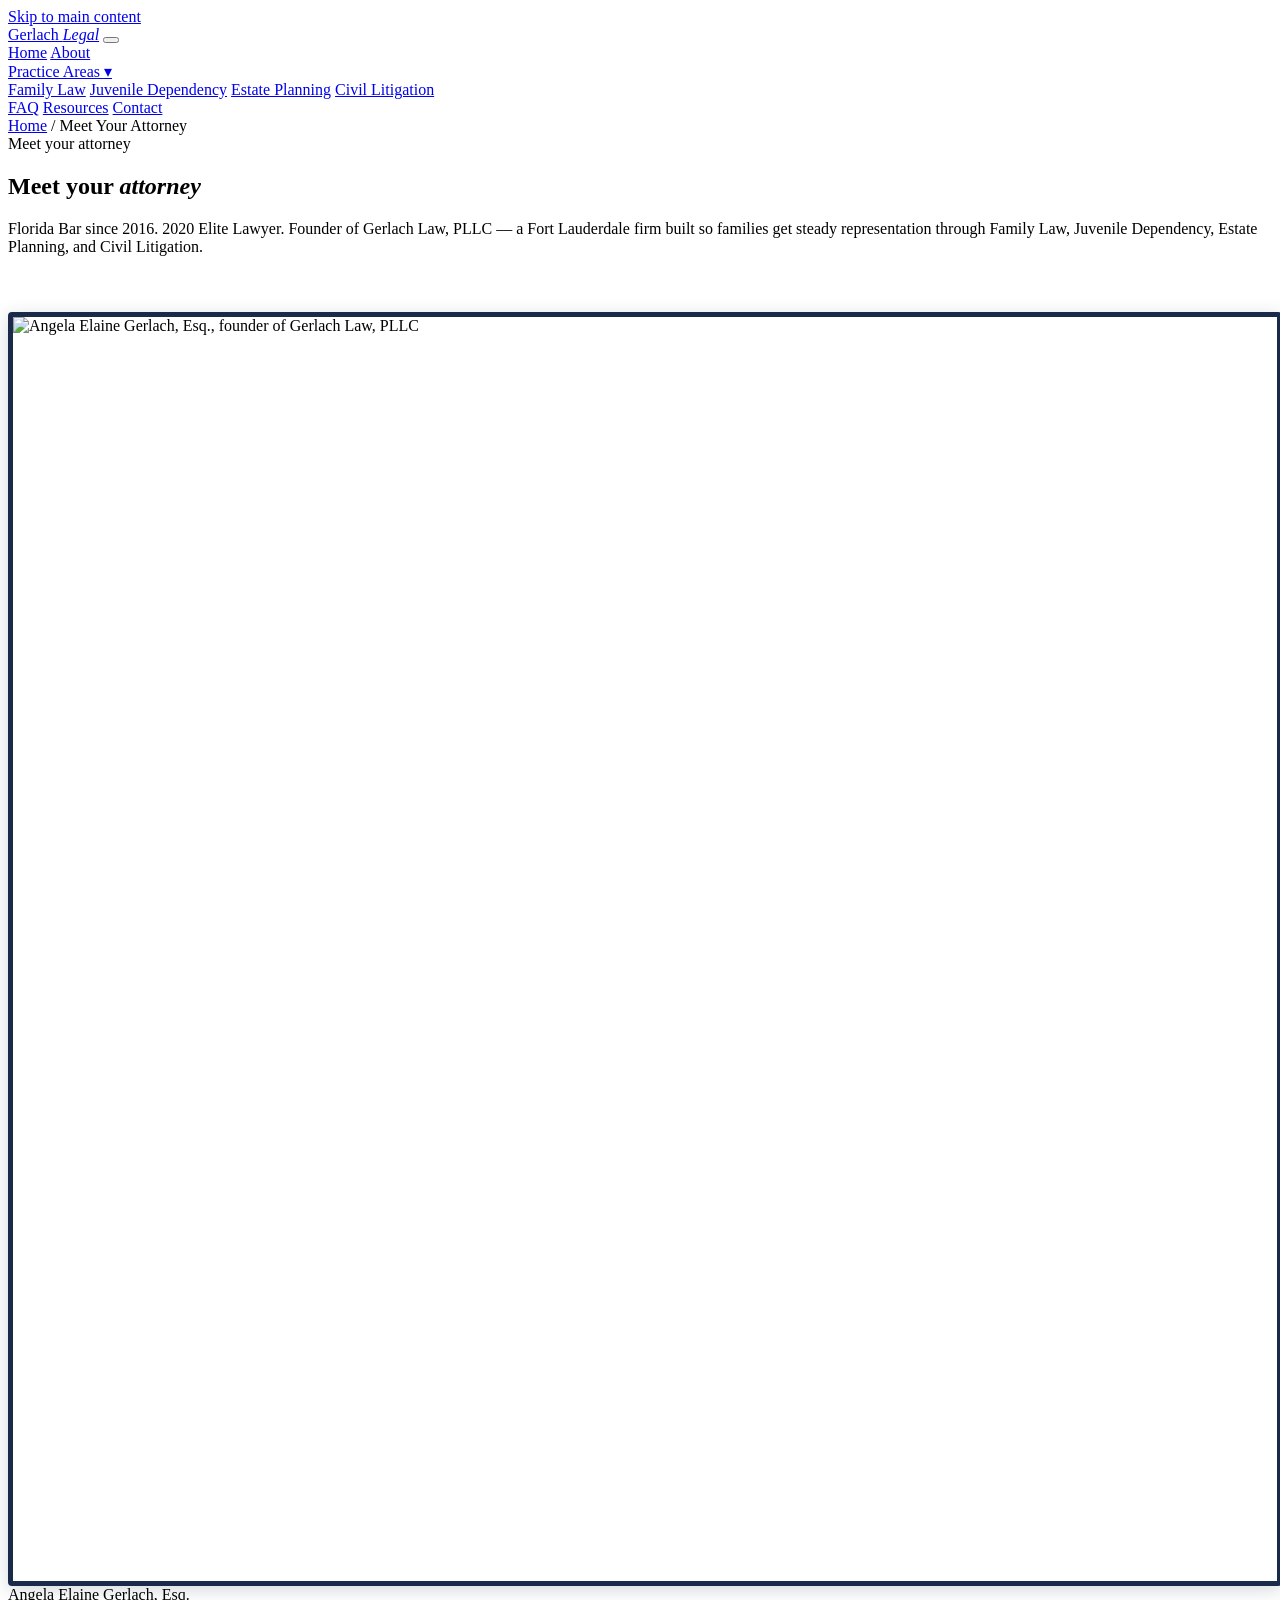
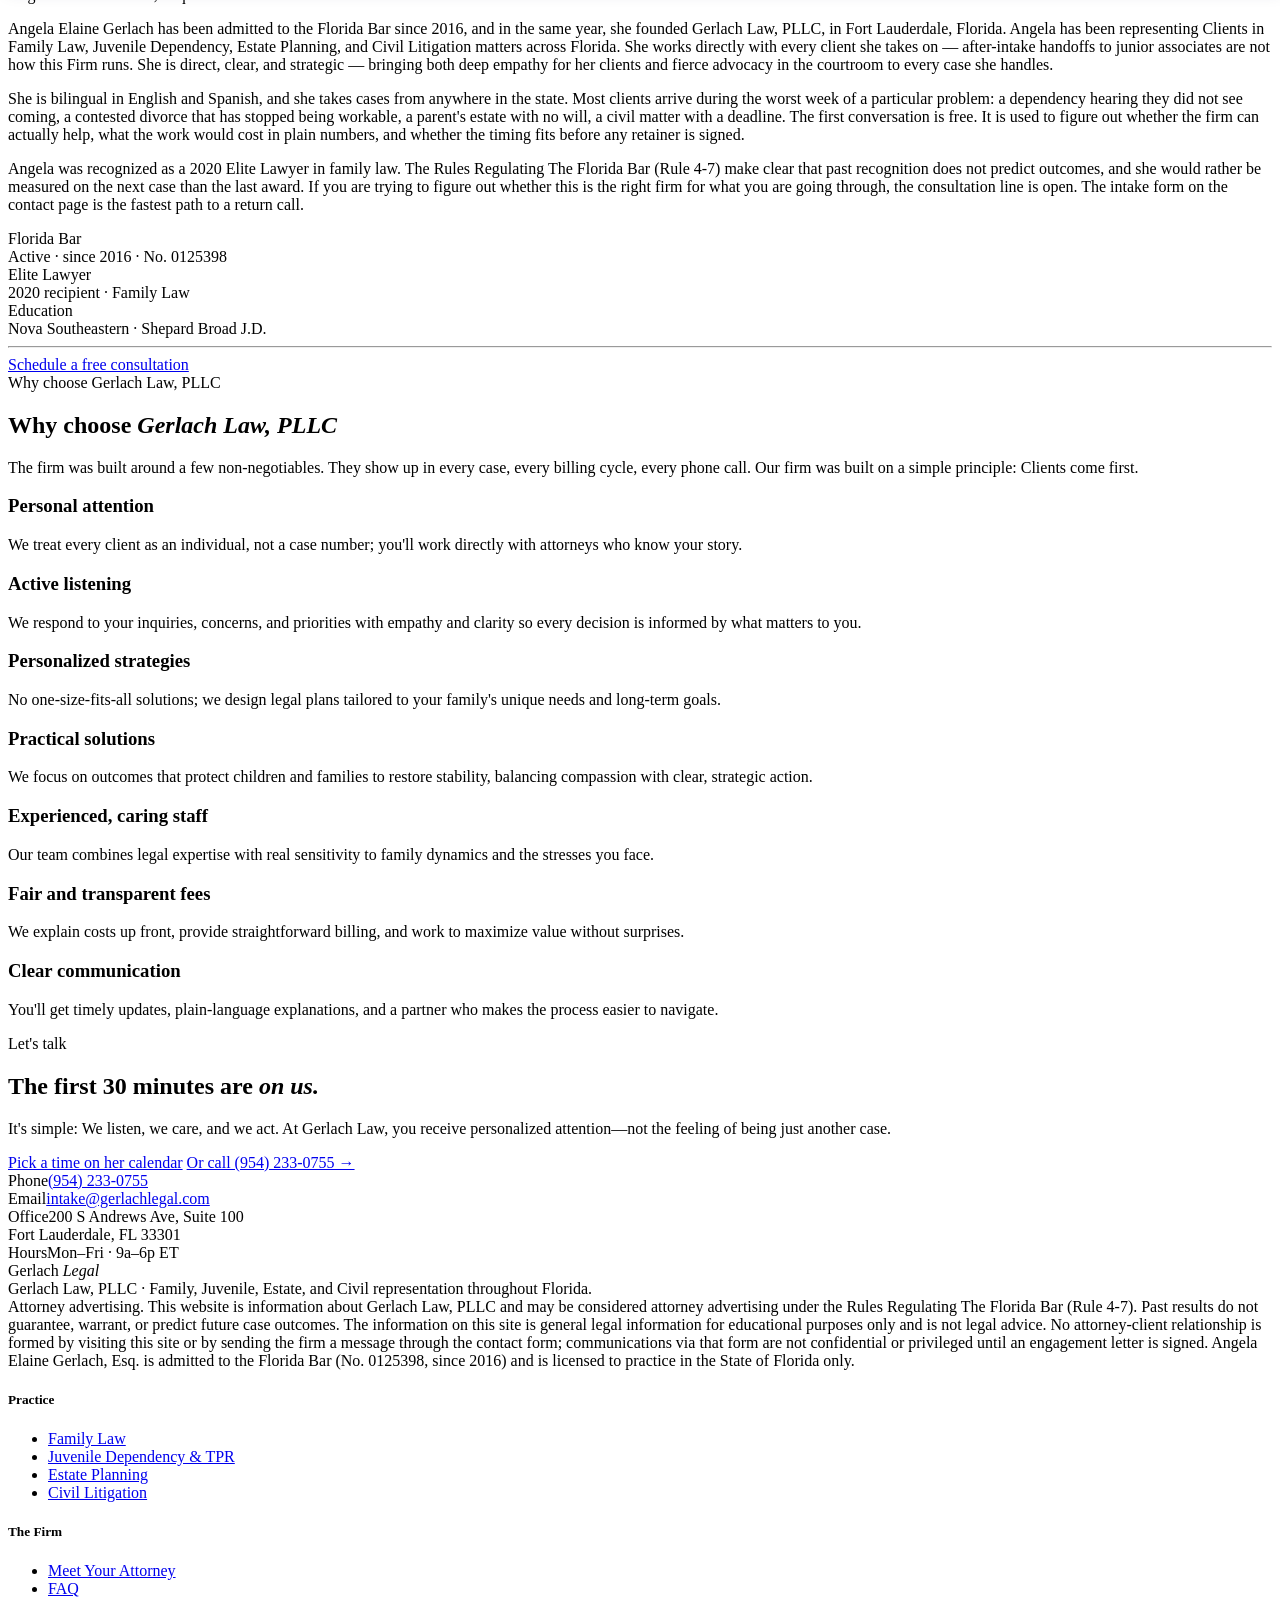
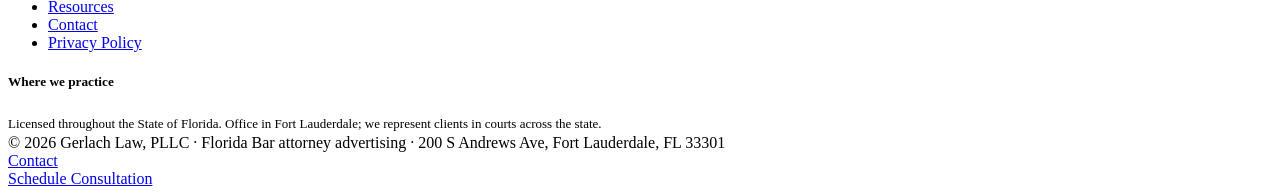
==== about/index.html @ 644a5122 "Add about/index.html" ====
<!DOCTYPE html>
<html lang="en">
<head>
<meta charset="UTF-8">
<meta name="viewport" content="width=device-width, initial-scale=1.0">
<title>Meet Angela Gerlach, Esq. | Gerlach Legal — Fort Lauderdale</title>
<meta name="description" content="Angela Elaine Gerlach, Esq. — founder of Gerlach Law, PLLC. Florida Bar since 2016, 2020 Elite Lawyer. Family, Juvenile Dependency, Estate Planning, and Civil Litigation in Florida.">
<link rel="canonical" href="https://gerlachlegal.com/about/">

<meta property="og:type" content="profile">
<meta property="og:title" content="Angela Elaine Gerlach, Esq. | Gerlach Legal">
<meta property="og:description" content="Florida Bar 2016. 2020 Elite Lawyer. Family · Juvenile · Estate · Civil — throughout Florida.">
<meta property="og:url" content="https://gerlachlegal.com/about/">
<meta property="og:image" content="https://gerlachlegal.com/assets/img/social-card.png">

<link rel="preconnect" href="https://fonts.googleapis.com">
<link rel="preconnect" href="https://fonts.gstatic.com" crossorigin>
<link href="https://fonts.googleapis.com/css2?family=Cormorant+Garamond:ital,wght@0,300;0,400;0,500;0,600;0,700;1,400;1,500&family=Inter:wght@300;400;500;600;700&display=swap" rel="stylesheet">
<link rel="stylesheet" href="../assets/css/main.css">

<!-- JSON-LD: Organization (LegalService) -->
<script type="application/ld+json">
{"@context":"https://schema.org","@type":["LegalService","LocalBusiness"],"@id":"https://gerlachlegal.com/#business","name":"Gerlach Legal","legalName":"Gerlach Law, PLLC","url":"https://gerlachlegal.com/","telephone":"+1-954-233-0755","email":"intake@gerlachlegal.com","address":{"@type":"PostalAddress","streetAddress":"200 S Andrews Ave, Suite 100","addressLocality":"Fort Lauderdale","addressRegion":"FL","postalCode":"33301","addressCountry":"US"},"areaServed":[{"@type":"AdministrativeArea","name":"Florida"}]}
</script>

<!-- JSON-LD: Person (Angela) -->
<script type="application/ld+json">
{"@context":"https://schema.org","@type":"Person","@id":"https://gerlachlegal.com/#angela","name":"Angela Elaine Gerlach","givenName":"Angela","familyName":"Gerlach","honorificSuffix":"Esq.","jobTitle":"Attorney / Founder","image":"https://gerlachlegal.com/assets/img/angela-hero.jpg","worksFor":{"@id":"https://gerlachlegal.com/#business"},"alumniOf":{"@type":"CollegeOrUniversity","name":"Nova Southeastern University — Shepard Broad College of Law"},"award":["2020 Elite Lawyer — Family Law"],"hasCredential":{"@type":"EducationalOccupationalCredential","credentialCategory":"license","recognizedBy":{"@type":"Organization","name":"The Florida Bar"},"validFrom":"2016-10-05"},"areaServed":"Florida","memberOf":[{"@type":"Organization","name":"The Florida Bar"},{"@type":"Organization","name":"Broward County Bar Association"}]}
</script>

<!-- JSON-LD: BreadcrumbList -->
<script type="application/ld+json">
{"@context":"https://schema.org","@type":"BreadcrumbList","itemListElement":[{"@type":"ListItem","position":1,"name":"Home","item":"https://gerlachlegal.com/"},{"@type":"ListItem","position":2,"name":"Meet Your Attorney","item":"https://gerlachlegal.com/about/"}]}
</script>
</head>
<body class="no-banner">

<a href="#main" class="skip-link">Skip to main content</a>

<nav class="site-nav" aria-label="Primary">
  <div class="nav-inner">
    <a href="../" class="nav-brand">Gerlach <em>Legal</em></a>
    <button class="nav-toggle" aria-controls="primary-menu" aria-expanded="false" aria-label="Open menu">
      <span></span><span></span><span></span>
    </button>
    <div class="nav-links" id="primary-menu">
      <a href="../">Home</a>
      <a href="../about/" class="is-active">About</a>
      <div class="has-dropdown">
        <a href="../practice/" class="dropdown-trigger" aria-haspopup="true" aria-expanded="false">Practice Areas <span class="caret" aria-hidden="true">&#9662;</span></a>
        <div class="dropdown" role="menu" aria-label="Practice Areas">
          <a role="menuitem" href="../practice/family-law/">Family Law</a>
          <a role="menuitem" href="../practice/juvenile-dependency/">Juvenile Dependency</a>
          <a role="menuitem" href="../practice/estate-planning/">Estate Planning</a>
          <a role="menuitem" href="../practice/civil-litigation/">Civil Litigation</a>
        </div>
      </div>
      <a href="../faq/">FAQ</a>
      <a href="../resources/">Resources</a>
      <a href="../contact/" class="nav-cta">Contact</a>
    </div>
  </div>
</nav>

<main id="main">

<section class="page-hero">
  <div class="wrap">
    <div class="breadcrumbs"><a href="../">Home</a> <span class="sep">/</span> Meet Your Attorney</div>
    <div class="section-eyebrow">Meet your attorney</div>
    <h1>Meet your <em>attorney</em></h1>
    <p class="lede">Florida Bar since 2016. 2020 Elite Lawyer. Founder of Gerlach Law, PLLC — a Fort Lauderdale firm built so families get steady representation through Family Law, Juvenile Dependency, Estate Planning, and Civil Litigation.</p>
  </div>
</section>

<section id="bio" class="content" style="padding-top: 40px;">
  <div class="wrap">
    <div class="about-grid">
      <div class="about-wrap">
        <div class="about-photo-frame"></div>
        <div class="about-photo">
          <img src="../assets/img/angela-portrait.jpg" srcset="../assets/img/angela-portrait-md.jpg 400w, ../assets/img/angela-portrait.jpg 800w" sizes="(max-width: 900px) 420px, 480px" alt="Angela Elaine Gerlach, Esq., founder of Gerlach Law, PLLC" style="width: 100%; height: auto; display: block; border-radius: 4px; aspect-ratio: 1/1; object-fit: cover; border: 5px solid #1a2a4a; box-shadow: 0 4px 18px rgba(26,42,74,0.18);">
          <div class="about-photo-label">Angela Elaine Gerlach, Esq.</div>
        </div>
      </div>
      <div class="about-body">
        <!-- BEGIN EDITABLE: Meet Your Attorney bio -->
        <p>Angela Elaine Gerlach has been admitted to the Florida Bar since 2016, and in the same year, she founded Gerlach Law, PLLC, in Fort Lauderdale, Florida. Angela has been representing Clients in Family Law, Juvenile Dependency, Estate Planning, and Civil Litigation matters across Florida. She works directly with every client she takes on — after-intake handoffs to junior associates are not how this Firm runs. She is direct, clear, and strategic — bringing both deep empathy for her clients and fierce advocacy in the courtroom to every case she handles.</p>
        <p>She is bilingual in English and Spanish, and she takes cases from anywhere in the state. Most clients arrive during the worst week of a particular problem: a dependency hearing they did not see coming, a contested divorce that has stopped being workable, a parent's estate with no will, a civil matter with a deadline. The first conversation is free. It is used to figure out whether the firm can actually help, what the work would cost in plain numbers, and whether the timing fits before any retainer is signed.</p>
        <p>Angela was recognized as a 2020 Elite Lawyer in family law. The Rules Regulating The Florida Bar (Rule 4-7) make clear that past recognition does not predict outcomes, and she would rather be measured on the next case than the last award. If you are trying to figure out whether this is the right firm for what you are going through, the consultation line is open. The intake form on the contact page is the fastest path to a return call.</p>
        <!-- END EDITABLE -->

        <div class="about-credentials">
          <div>
            <div class="big">Florida Bar</div>
            <div class="lbl">Active · since 2016 · No. 0125398</div>
          </div>
          <div>
            <div class="big">Elite Lawyer</div>
            <div class="lbl">2020 recipient · Family Law</div>
          </div>
          <div>
            <!-- Education: Law school verified via Florida Bar member profile (No. 0125398) and Lawyer.com profile.
                 Sources: https://www.floridabar.org/directories/find-mbr/profile/?num=125398
                          https://www.lawyer.com/angela-gerlach.html
                 Specific J.D. graduation YEAR is not disclosed in any public profile (FL Bar shows admission 10/05/2016 only).
                 We omit the year here rather than infer it. See comms/v4-research-sources-2026-04-27.md. -->
            <div class="big">Education</div>
            <div class="lbl">Nova Southeastern · Shepard Broad J.D.</div>
          </div>
        </div>

        <hr class="rule-silver">

        <div style="margin-top: 8px;">
          <a href="../contact/" class="btn-primary">Schedule a free consultation</a>
        </div>
      </div>
    </div>
  </div>
</section>

<section id="whychoose" class="whychoose">
  <div class="wrap">
    <div class="whychoose-head">
      <div class="section-eyebrow">Why choose Gerlach Law, PLLC</div>
      <h2 class="section-title">Why choose <em>Gerlach Law, PLLC</em></h2>
      <p class="section-lede">The firm was built around a few non-negotiables. They show up in every case, every billing cycle, every phone call. Our firm was built on a simple principle: Clients come first.</p>
    </div>
    <div class="whychoose-grid">
      <div class="whychoose-item"><h3>Personal attention</h3><p>We treat every client as an individual, not a case number; you'll work directly with attorneys who know your story.</p></div>
      <div class="whychoose-item"><h3>Active listening</h3><p>We respond to your inquiries, concerns, and priorities with empathy and clarity so every decision is informed by what matters to you.</p></div>
      <div class="whychoose-item"><h3>Personalized strategies</h3><p>No one-size-fits-all solutions; we design legal plans tailored to your family's unique needs and long-term goals.</p></div>
      <div class="whychoose-item"><h3>Practical solutions</h3><p>We focus on outcomes that protect children and families to restore stability, balancing compassion with clear, strategic action.</p></div>
      <div class="whychoose-item"><h3>Experienced, caring staff</h3><p>Our team combines legal expertise with real sensitivity to family dynamics and the stresses you face.</p></div>
      <div class="whychoose-item"><h3>Fair and transparent fees</h3><p>We explain costs up front, provide straightforward billing, and work to maximize value without surprises.</p></div>
      <div class="whychoose-item"><h3>Clear communication</h3><p>You'll get timely updates, plain-language explanations, and a partner who makes the process easier to navigate.</p></div>
    </div>
  </div>
</section>

<section class="contact">
  <div class="wrap">
    <div class="contact-inner">
      <div>
        <div class="section-eyebrow" style="color: var(--gold);">Let's talk</div>
        <h2>The first 30 minutes are <em>on us.</em></h2>
        <p class="lede">It's simple: We listen, we care, and we act. At Gerlach Law, you receive personalized attention—not the feeling of being just another case.</p>
        <div class="contact-cta-row">
          <a href="../contact/" class="btn-primary">Pick a time on her calendar</a>
          <a href="tel:+19542330755" class="btn-text">Or call (954) 233-0755 →</a>
        </div>
      </div>
      <address class="contact-card" style="font-style: normal;">
        <div class="row"><span class="lbl">Phone</span><span class="val"><a href="tel:+19542330755">(954) 233-0755</a></span></div>
        <div class="row"><span class="lbl">Email</span><span class="val"><a href="mailto:intake@gerlachlegal.com">intake@gerlachlegal.com</a></span></div>
        <div class="row"><span class="lbl">Office</span><span class="val">200 S Andrews Ave, Suite 100<br>Fort Lauderdale, FL 33301</span></div>
        <div class="row"><span class="lbl">Hours</span><span class="val">Mon–Fri · 9a–6p ET</span></div>
      </address>
    </div>
  </div>
</section>

</main>

<footer>
  <div class="wrap">
    <div class="foot-grid">
      <div>
        <div class="foot-brand">Gerlach <em>Legal</em></div>
        <div class="foot-brand-tag">Gerlach Law, PLLC · Family, Juvenile, Estate, and Civil representation throughout Florida.</div>
        <!-- FL Bar Rule 4-7.13 advertising compliance disclaimer - applied 2026-04-27 -->
        <div class="foot-legal">Attorney advertising. This website is information about Gerlach Law, PLLC and may be considered attorney advertising under the Rules Regulating The Florida Bar (Rule 4-7). Past results do not guarantee, warrant, or predict future case outcomes. The information on this site is general legal information for educational purposes only and is not legal advice. No attorney-client relationship is formed by visiting this site or by sending the firm a message through the contact form; communications via that form are not confidential or privileged until an engagement letter is signed. Angela Elaine Gerlach, Esq. is admitted to the Florida Bar (No. 0125398, since 2016) and is licensed to practice in the State of Florida only.</div>
      </div>
      <div><h5>Practice</h5><ul>
        <li><a href="../practice/family-law/">Family Law</a></li>
        <li><a href="../practice/juvenile-dependency/">Juvenile Dependency &amp; TPR</a></li>
        <li><a href="../practice/estate-planning/">Estate Planning</a></li>
        <li><a href="../practice/civil-litigation/">Civil Litigation</a></li>
      </ul></div>
      <div><h5>The Firm</h5><ul>
        <li><a href="../about/">Meet Your Attorney</a></li>
        <li><a href="../faq/">FAQ</a></li>
        <li><a href="../resources/">Resources</a></li>
        <li><a href="../contact/">Contact</a></li>
        <li><a href="../privacy/">Privacy Policy</a></li>
      </ul></div>
      <div><h5>Where we practice</h5>
        <p style="font-size:13px;line-height:1.65;color:var(--muted);margin:0;">Licensed throughout the State of Florida. Office in Fort Lauderdale; we represent clients in courts across the state.</p></div>
    </div>
    <div class="foot-bottom">
      <div>© 2026 Gerlach Law, PLLC · Florida Bar attorney advertising · 200 S Andrews Ave, Fort Lauderdale, FL 33301</div>
      <div><a href="../contact/">Contact</a></div>
    </div>
  </div>
</footer>

<a href="../contact/" class="float-cta" aria-label="Schedule a free consultation">
  <span class="dot" aria-hidden="true"></span>
  Schedule Consultation
</a>

<script src="../assets/js/nav.js" defer></script>
</body>
</html>
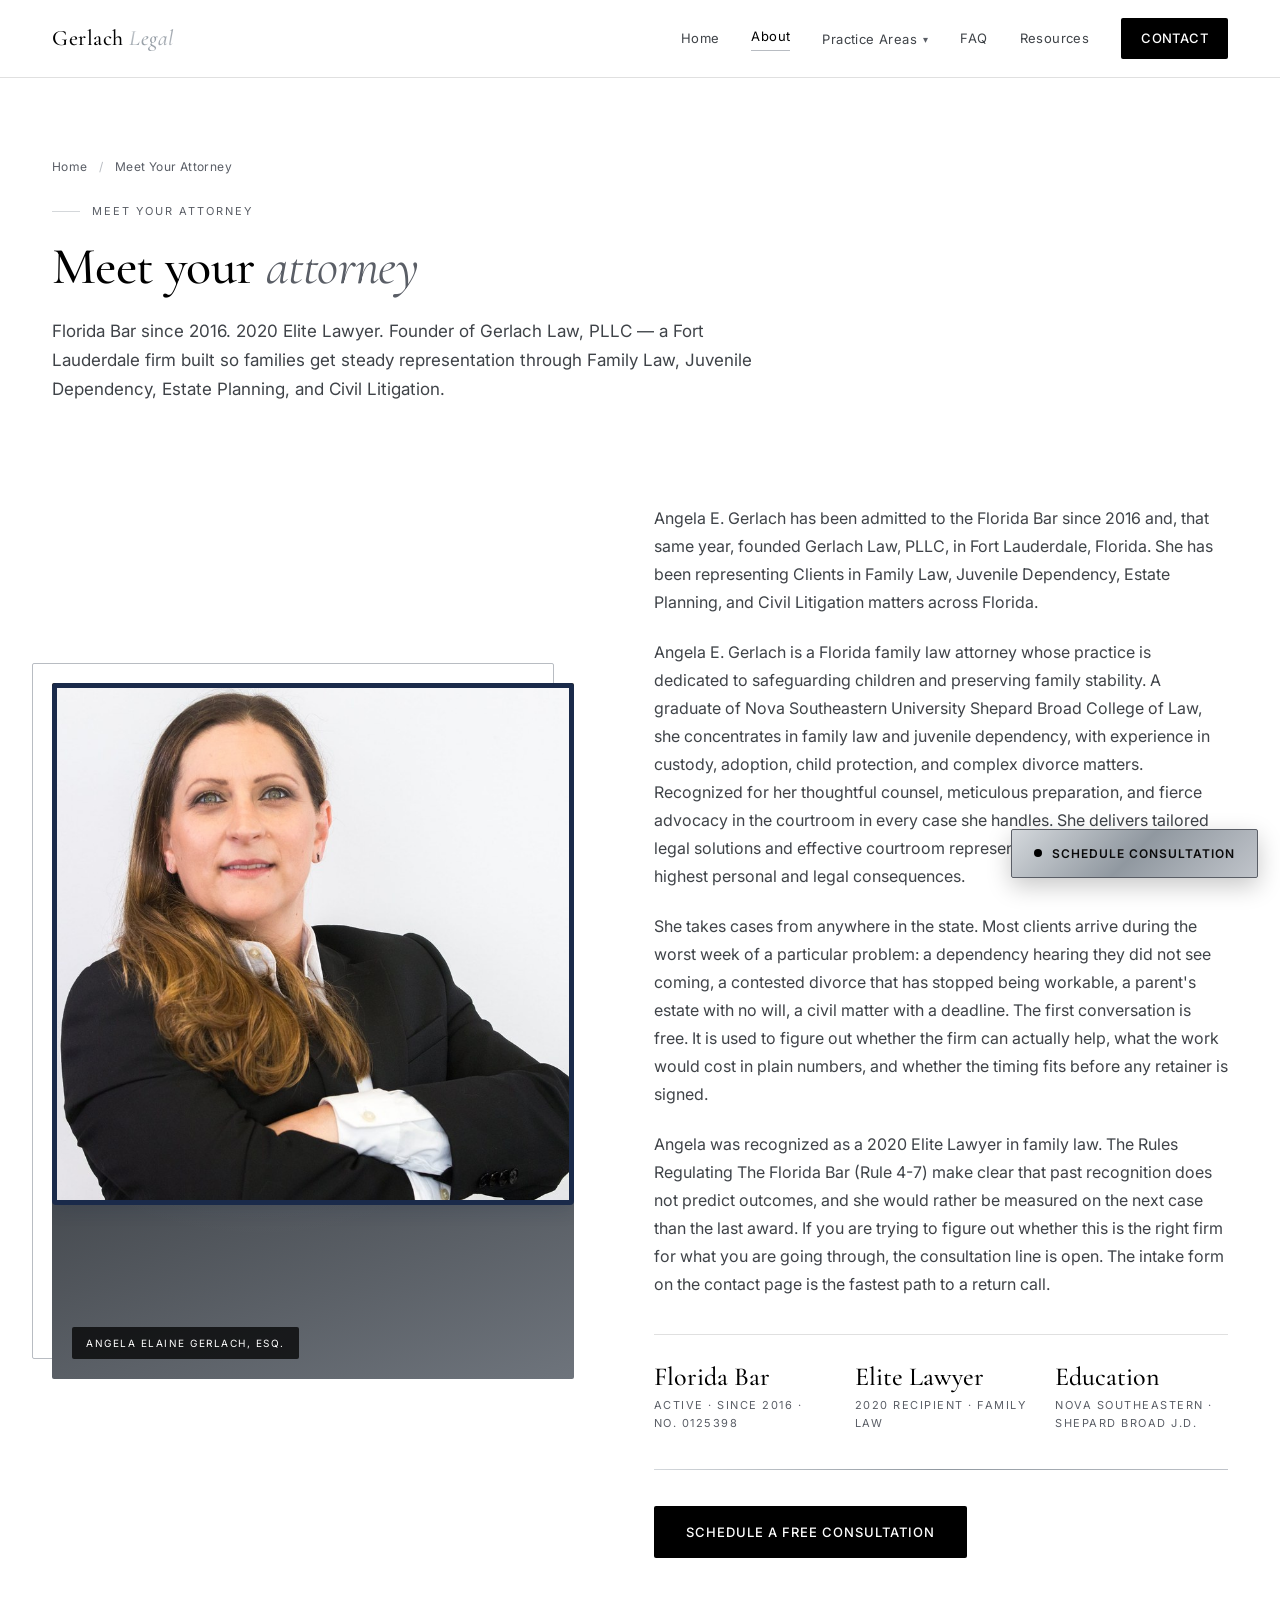
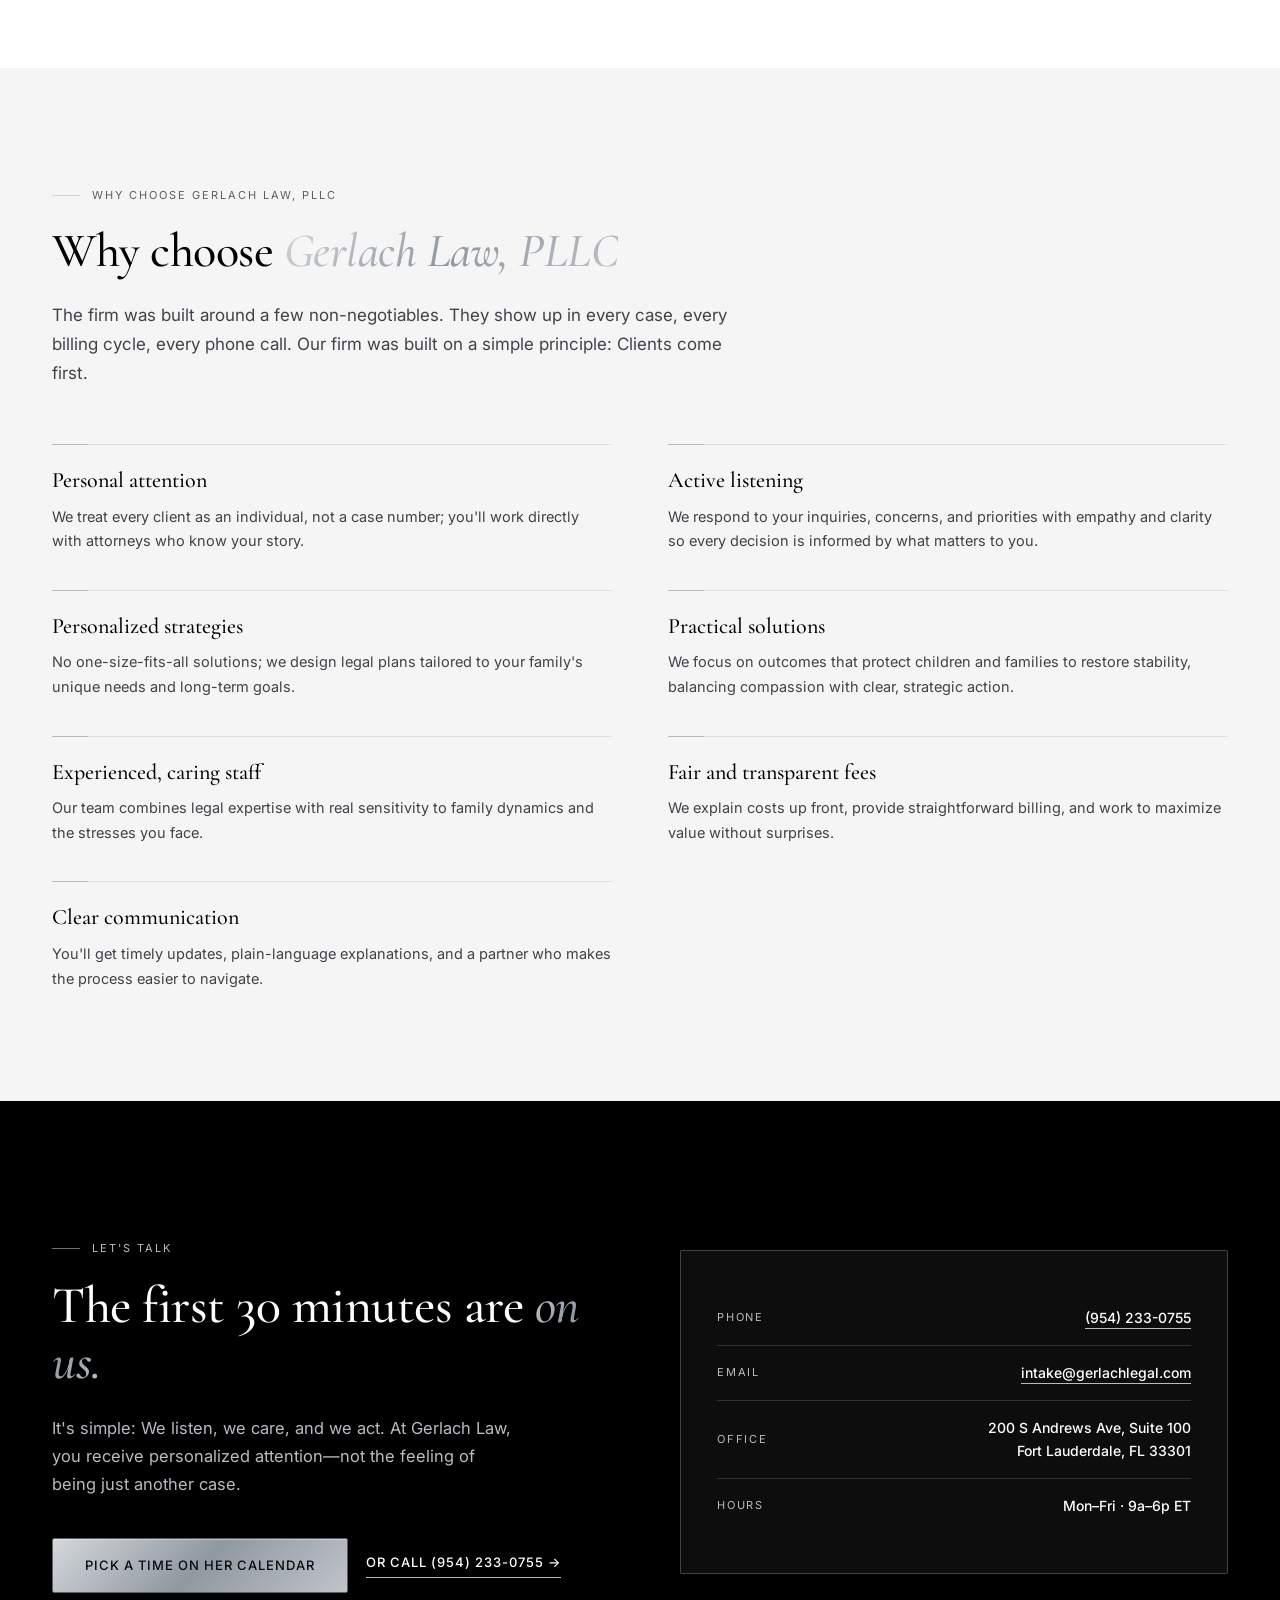
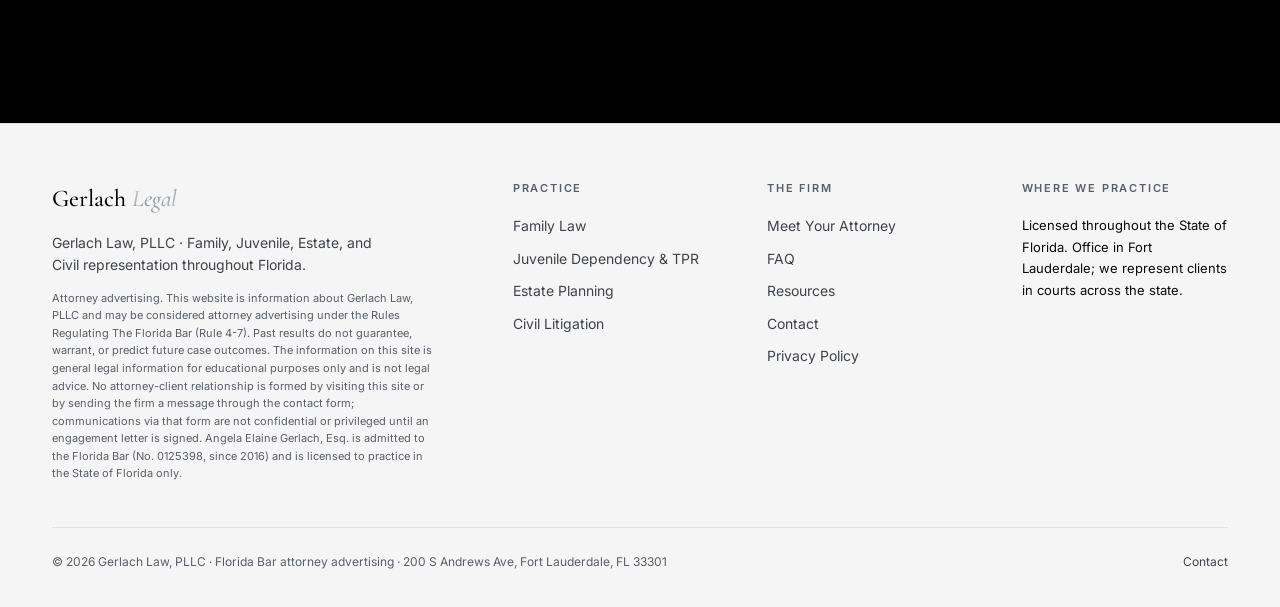
==== commit b3b39494: "about: Yuly bio update + remove bilingual claim + fix name to Angela E." ====
--- a/about/index.html
+++ b/about/index.html
@@ -85,8 +85,9 @@
       </div>
       <div class="about-body">
         <!-- BEGIN EDITABLE: Meet Your Attorney bio -->
-        <p>Angela Elaine Gerlach has been admitted to the Florida Bar since 2016, and in the same year, she founded Gerlach Law, PLLC, in Fort Lauderdale, Florida. Angela has been representing Clients in Family Law, Juvenile Dependency, Estate Planning, and Civil Litigation matters across Florida. She works directly with every client she takes on — after-intake handoffs to junior associates are not how this Firm runs. She is direct, clear, and strategic — bringing both deep empathy for her clients and fierce advocacy in the courtroom to every case she handles.</p>
-        <p>She is bilingual in English and Spanish, and she takes cases from anywhere in the state. Most clients arrive during the worst week of a particular problem: a dependency hearing they did not see coming, a contested divorce that has stopped being workable, a parent's estate with no will, a civil matter with a deadline. The first conversation is free. It is used to figure out whether the firm can actually help, what the work would cost in plain numbers, and whether the timing fits before any retainer is signed.</p>
+        <p>Angela E. Gerlach has been admitted to the Florida Bar since 2016 and, that same year, founded Gerlach Law, PLLC, in Fort Lauderdale, Florida. She has been representing Clients in Family Law, Juvenile Dependency, Estate Planning, and Civil Litigation matters across Florida.</p>
+        <p>Angela E. Gerlach is a Florida family law attorney whose practice is dedicated to safeguarding children and preserving family stability. A graduate of Nova Southeastern University Shepard Broad College of Law, she concentrates in family law and juvenile dependency, with experience in custody, adoption, child protection, and complex divorce matters. Recognized for her thoughtful counsel, meticulous preparation, and fierce advocacy in the courtroom in every case she handles. She delivers tailored legal solutions and effective courtroom representation in matters of the highest personal and legal consequences.</p>
+        <p>She takes cases from anywhere in the state. Most clients arrive during the worst week of a particular problem: a dependency hearing they did not see coming, a contested divorce that has stopped being workable, a parent's estate with no will, a civil matter with a deadline. The first conversation is free. It is used to figure out whether the firm can actually help, what the work would cost in plain numbers, and whether the timing fits before any retainer is signed.</p>
         <p>Angela was recognized as a 2020 Elite Lawyer in family law. The Rules Regulating The Florida Bar (Rule 4-7) make clear that past recognition does not predict outcomes, and she would rather be measured on the next case than the last award. If you are trying to figure out whether this is the right firm for what you are going through, the consultation line is open. The intake form on the contact page is the fastest path to a return call.</p>
         <!-- END EDITABLE -->
 
--- a/assets/css/main.css
+++ b/assets/css/main.css
@@ -0,0 +1,456 @@
+/* ============================================================
+   Gerlach Legal — shared stylesheet (Black + White + Silver)
+   Updated 2026-04-27: pivoted from Silver Counsel (cream/charcoal/blush)
+   per Angela's partner 4/26 21:30-21:37 iMessage: "It's still cream and
+   brown? And also dark blocks of color…don't want that" → Evans response
+   "Going black and white with touches of silver for the lettering."
+   v3 retains the previous palette as a fallback. Variable names
+   (--charcoal, --cream, --gold, --espresso, --blush) are kept as
+   aliases for backward-compat — existing class rules across the HTML
+   still reference them but resolve to the new B&W+silver values.
+   ============================================================ */
+
+:root {
+  /* Black + White + Silver — primary tokens (replaces Silver Counsel) */
+  --charcoal: #000000;             /* was #2C2D33 — pivoted 2026-04-27 */
+  --charcoal-soft: #141414;        /* was #353940 — pivoted 2026-04-27 */
+  --cream: #FFFFFF;                /* was #F5F0E6 — pivoted 2026-04-27 */
+  --bone: #F5F5F5;                 /* was #FAF5EB — light gray for inset cards */
+
+  /* Cool silver — replaces warm cream-silver for buttons, dividers, badges. */
+  --silver: #B8BCC2;               /* was #B8B4AC — pivoted to cool silver */
+  --silver-grad: linear-gradient(135deg, #D4D8DC 0%, #9098A0 50%, #C0C4CA 100%);
+  --silver-deep: #5A5E66;          /* was #9A968E — darker cool slate, AA-passing for text */
+
+  /* Cool silver — italic display heading accent ("Legal", "come first.") */
+  --silver-cool: #5A5E66;          /* was #8A8E96 — AA-passing on white for accent text */
+  --silver-cool-grad: linear-gradient(135deg, #D4D8DC 0%, #9098A0 50%, #C0C4CA 100%);
+
+  /* Backward-compat: --gold / --gold-dark resolve to cool silver tones.
+     All existing var(--gold) references across the codebase pick up the new palette. */
+  --gold: var(--silver);
+  --gold-dark: var(--silver-deep);
+
+  /* Blush eliminated per palette pivot — kept as alias to neutral cool tones
+     so any lingering var(--blush) references resolve safely. */
+  --blush: #C0C4CA;                /* was #E8C5B8 — repurposed to lighter cool silver */
+  --blush-soft: #F5F5F5;           /* was #F4DFD6 */
+
+  /* Text */
+  --text: #0A0A0A;                 /* was #1A1A1A — softened near-black for less harsh */
+  --text-soft: #3F4348;            /* was #5C4E42 — neutral dark gray for muted body */
+  --taupe: #5A5E66;                /* was #8B7D6B — cool slate replaces warm taupe */
+  --taupe-light: #B8BCC2;          /* was #C7BDB0 — cool silver for muted text on dark */
+  --border: #E0E0E0;               /* was #E4DBCA — neutral light border */
+
+  /* Backward-compat aliases (existing classes still reference --espresso) */
+  --espresso: var(--charcoal);
+  --espresso-soft: var(--charcoal-soft);
+}
+
+* { margin: 0; padding: 0; box-sizing: border-box; }
+html { scroll-behavior: smooth; }
+body { font-family: 'Inter', -apple-system, BlinkMacSystemFont, sans-serif; color: var(--text); background: var(--cream); line-height: 1.6; font-size: 16px; -webkit-font-smoothing: antialiased; }
+.serif { font-family: 'Cormorant Garamond', 'Times New Roman', serif; font-weight: 500; }
+img { max-width: 100%; display: block; }
+a { color: inherit; text-decoration: none; }
+.wrap { max-width: 1240px; margin: 0 auto; padding: 0 32px; }
+@media (max-width: 640px) { .wrap { padding: 0 22px; } }
+
+/* Skip link for accessibility */
+.skip-link { position: absolute; left: -9999px; top: 0; background: var(--espresso); color: var(--cream); padding: 10px 16px; z-index: 200; }
+.skip-link:focus { left: 12px; top: 12px; }
+
+/* Silver-cool gradient — italic display words ("Legal", "come first.").
+   This is the brighter "metallic silver" pop tone Angela called out. */
+.silver-accent,
+.nav-brand em,
+.hero h1 em,
+.section-title em,
+.about-body h2 em,
+.contact h2 em,
+.foot-brand em,
+.coming-soon h1 em,
+.notfound h1 em,
+.how .section-title em {
+  background: var(--silver-cool-grad);
+  -webkit-background-clip: text;
+  background-clip: text;
+  color: transparent;
+  -webkit-text-fill-color: transparent;
+}
+@supports not ((-webkit-background-clip: text) or (background-clip: text)) {
+  .silver-accent,
+  .nav-brand em,
+  .hero h1 em,
+  .section-title em,
+  .about-body h2 em,
+  .contact h2 em,
+  .foot-brand em,
+  .coming-soon h1 em,
+  .notfound h1 em,
+  .how .section-title em {
+    background: none;
+    color: var(--silver-cool);
+    -webkit-text-fill-color: initial;
+  }
+}
+
+/* Silver-grad CTA — replaces warm-gold buttons.
+   Use on .btn-primary inside .contact and on .float-cta. */
+.btn-silver,
+.contact .btn-primary,
+.float-cta {
+  background: var(--silver-grad) !important;
+  color: #0A0A0A !important;
+  border: 1px solid var(--silver-deep);
+  box-shadow: inset 0 1px 0 rgba(255,255,255,0.35);
+}
+.btn-silver:hover,
+.contact .btn-primary:hover,
+.float-cta:hover {
+  background: var(--silver-cool-grad) !important;
+  color: #0A0A0A !important;
+}
+
+/* Silver hairline rule — replaces gold rule dividers under section eyebrows. */
+.section-eyebrow::before,
+.hero-eyebrow::before {
+  background-color: var(--silver) !important;
+  background-image: none !important;
+  opacity: 0.6;
+}
+
+/* Focus ring — silver-cool */
+a:focus-visible,
+button:focus-visible,
+.dropdown-trigger:focus-visible,
+.nav-toggle:focus-visible {
+  outline: 2px solid var(--silver-cool);
+  outline-offset: 3px;
+  border-radius: 2px;
+}
+
+/* Nav */
+nav.site-nav { position: fixed; top: 0; left: 0; right: 0; z-index: 100; background: rgba(255, 255, 255, 0.96); backdrop-filter: blur(12px); -webkit-backdrop-filter: blur(12px); border-bottom: 1px solid var(--border); }
+.nav-inner { display: flex; align-items: center; justify-content: space-between; padding: 18px 32px; max-width: 1240px; margin: 0 auto; gap: 16px; }
+.nav-brand { font-family: 'Cormorant Garamond', serif; font-size: 22px; font-weight: 500; letter-spacing: 0.5px; color: var(--espresso); flex-shrink: 0; }
+.nav-brand em { font-style: italic; }
+.nav-links { display: flex; gap: 32px; align-items: center; }
+.nav-links > a, .nav-links .dropdown-trigger { font-size: 13px; letter-spacing: 0.4px; color: var(--text-soft); transition: color 0.2s; cursor: pointer; }
+.nav-links > a:hover, .nav-links .dropdown-trigger:hover { color: var(--espresso); }
+.nav-links > a.is-active, .nav-links .dropdown-trigger.is-active { color: var(--espresso); border-bottom: 1px solid var(--gold); padding-bottom: 4px; }
+.nav-cta { padding: 10px 20px; background: var(--espresso); color: var(--cream) !important; border-radius: 2px; font-size: 12px; letter-spacing: 0.8px; text-transform: uppercase; font-weight: 500; transition: background 0.2s; }
+.nav-cta:hover { background: var(--espresso-soft); color: var(--gold) !important; }
+.nav-cta.is-active { color: var(--gold) !important; border-bottom: none; padding-bottom: 10px; }
+
+/* Practice Areas dropdown — pure CSS hover/focus on desktop */
+.has-dropdown { position: relative; }
+.has-dropdown .dropdown-trigger { display: inline-flex; align-items: center; gap: 6px; background: none; border: 0; padding: 0; font-family: inherit; font-size: 13px; letter-spacing: 0.4px; color: var(--text-soft); }
+.has-dropdown .caret { font-size: 10px; line-height: 1; transition: transform 0.2s; color: var(--gold-dark); }
+.dropdown { position: absolute; top: calc(100% + 14px); left: 50%; transform: translateX(-50%) translateY(-6px); min-width: 220px; background: #000000; border-radius: 4px; padding: 8px 0; box-shadow: 0 8px 24px rgba(0,0,0,0.28); opacity: 0; visibility: hidden; transition: opacity 0.18s, transform 0.18s, visibility 0.18s; z-index: 110; }
+.dropdown::before { content: ""; position: absolute; top: -10px; left: 0; right: 0; height: 14px; background: transparent; }
+.dropdown a { display: block; padding: 10px 22px; font-size: 13px; color: #FFFFFF; letter-spacing: 0.3px; border-bottom: 1px solid transparent; transition: color 0.15s, border-color 0.15s; }
+.dropdown a:hover, .dropdown a:focus-visible { color: #FFFFFF; border-bottom-color: var(--silver); }
+.has-dropdown:hover > .dropdown,
+.has-dropdown:focus-within > .dropdown { opacity: 1; visibility: visible; transform: translateX(-50%) translateY(0); }
+.has-dropdown:hover .caret,
+.has-dropdown:focus-within .caret { transform: rotate(180deg); }
+
+/* Hamburger toggle — hidden on desktop */
+.nav-toggle { display: none; background: transparent; border: 0; cursor: pointer; padding: 8px; margin-left: auto; }
+.nav-toggle span { display: block; width: 22px; height: 2px; background: var(--espresso); margin: 4px 0; transition: transform 0.2s, opacity 0.2s; }
+.nav-toggle[aria-expanded="true"] span:nth-child(1) { transform: translateY(6px) rotate(45deg); }
+.nav-toggle[aria-expanded="true"] span:nth-child(2) { opacity: 0; }
+.nav-toggle[aria-expanded="true"] span:nth-child(3) { transform: translateY(-6px) rotate(-45deg); }
+
+/* Mobile: hamburger + accordion */
+@media (max-width: 768px) {
+  .nav-inner { padding: 14px 22px; flex-wrap: wrap; }
+  .nav-toggle { display: block; }
+  .nav-links { display: none; flex-direction: column; align-items: stretch; gap: 0; width: 100%; padding: 14px 0 8px; border-top: 1px solid var(--border); margin-top: 12px; }
+  .nav-links.is-open { display: flex; }
+  .nav-links > a, .nav-links .dropdown-trigger { padding: 12px 4px; width: 100%; }
+  .nav-cta { padding: 12px 18px; text-align: center; margin-top: 10px; }
+  .has-dropdown { width: 100%; }
+  .has-dropdown .dropdown-trigger { width: 100%; justify-content: space-between; }
+  .dropdown { position: static; transform: none; opacity: 1; visibility: hidden; min-width: 0; max-height: 0; overflow: hidden; box-shadow: none; padding: 0; transition: max-height 0.25s, visibility 0.25s; background: var(--bone); border-radius: 2px; margin: 4px 0 8px; }
+  .has-dropdown.is-expanded .dropdown { visibility: visible; max-height: 400px; padding: 6px 0; }
+  .has-dropdown.is-expanded .caret { transform: rotate(180deg); }
+  .dropdown a { color: var(--text-soft); padding: 10px 18px; }
+  .dropdown a:hover, .dropdown a:focus-visible { color: var(--espresso); border-bottom-color: var(--gold); }
+  .has-dropdown:hover > .dropdown,
+  .has-dropdown:focus-within > .dropdown { opacity: 1; visibility: hidden; transform: none; }
+  .has-dropdown.is-expanded:hover > .dropdown,
+  .has-dropdown.is-expanded:focus-within > .dropdown { visibility: visible; }
+}
+
+/* Phase B teaser banner (dismissable) */
+.phase-banner { background: var(--bone); border-bottom: 1px solid var(--border); padding: 14px 0; position: relative; z-index: 80; margin-top: 67px; }
+.phase-banner-inner { display: flex; align-items: center; justify-content: space-between; gap: 16px; padding: 0 32px; max-width: 1240px; margin: 0 auto; }
+.phase-banner-msg { font-size: 13.5px; color: var(--text-soft); line-height: 1.5; }
+.phase-banner-msg strong { color: var(--espresso); }
+.phase-banner-close { background: transparent; border: 1px solid var(--border); color: var(--text-soft); padding: 6px 12px; font-size: 11px; letter-spacing: 0.6px; text-transform: uppercase; cursor: pointer; border-radius: 2px; transition: background 0.15s, color 0.15s; }
+.phase-banner-close:hover { background: var(--espresso); color: var(--cream); border-color: var(--espresso); }
+.phase-banner.is-hidden { display: none; }
+@media (max-width: 640px) { .phase-banner-msg { font-size: 12.5px; } .phase-banner-inner { padding: 0 22px; } }
+
+/* Page-top spacing when no banner is present */
+body.no-banner main { margin-top: 67px; }
+
+/* Hero */
+.hero { padding: 110px 0 110px; position: relative; overflow: hidden; }
+.hero.hero-home { padding: 80px 0 110px; }
+.hero-grid { display: grid; grid-template-columns: 1.15fr 1fr; gap: 80px; align-items: center; }
+.hero-eyebrow { display: inline-flex; align-items: center; gap: 12px; font-size: 11px; letter-spacing: 2px; text-transform: uppercase; color: var(--gold-dark); margin-bottom: 32px; }
+.hero-eyebrow::before { content: ""; width: 28px; height: 1px; background: var(--gold); }
+.hero h1 { font-family: 'Cormorant Garamond', serif; font-size: 64px; line-height: 1.05; font-weight: 500; color: var(--espresso); letter-spacing: -1px; margin-bottom: 28px; }
+.hero h1 em { font-style: italic; color: var(--gold-dark); font-weight: 400; }
+.hero p.lede { font-size: 17px; line-height: 1.7; color: var(--text-soft); max-width: 560px; margin-bottom: 36px; }
+.hero-ctas { display: flex; gap: 18px; align-items: center; flex-wrap: wrap; margin-bottom: 24px; }
+.btn-primary { padding: 16px 32px; background: var(--espresso); color: var(--cream); font-size: 13px; letter-spacing: 1px; text-transform: uppercase; font-weight: 500; border-radius: 2px; transition: background 0.2s; border: none; cursor: pointer; display: inline-block; }
+.btn-primary:hover { background: var(--espresso-soft); }
+.btn-text { font-size: 13px; letter-spacing: 1px; text-transform: uppercase; font-weight: 500; color: var(--espresso); border-bottom: 1px solid var(--gold); padding-bottom: 4px; transition: color 0.2s; display: inline-block; }
+.btn-text:hover { color: var(--gold-dark); }
+.hero-trust { font-size: 12px; letter-spacing: 0.4px; color: var(--text-soft); display: flex; gap: 18px; align-items: center; flex-wrap: wrap; }
+.hero-trust span::before { content: "· "; color: var(--gold); margin-right: 8px; }
+.hero-trust span:first-child::before { content: ""; margin-right: 0; }
+
+.hero-visual { position: relative; }
+.hero-photo { aspect-ratio: 4/5; width: 100%; border-radius: 2px; overflow: hidden; background: linear-gradient(135deg, #1A1A1A 0%, #3F4348 40%, #6E747C 100%); position: relative; } /* warm placeholder gradient pivoted to cool grayscale 2026-04-27 */
+.hero-photo::after { content: ""; position: absolute; inset: 0; background: radial-gradient(ellipse at 30% 20%, rgba(216,220,224,0.25) 0%, transparent 50%), radial-gradient(ellipse at 70% 70%, rgba(144,152,160,0.2) 0%, transparent 45%); }
+.hero-photo-label { position: absolute; bottom: 20px; left: 20px; background: rgba(0,0,0,0.75); color: var(--cream); padding: 8px 14px; font-size: 10px; letter-spacing: 1.5px; text-transform: uppercase; border-radius: 2px; }
+.hero-photo-caption { position: absolute; bottom: -28px; left: -28px; background: var(--cream); padding: 22px 28px; max-width: 280px; border-left: 2px solid var(--gold); }
+.hero-photo-caption .kicker { font-size: 10px; letter-spacing: 1.8px; text-transform: uppercase; color: var(--gold-dark); margin-bottom: 6px; }
+.hero-photo-caption p { font-family: 'Cormorant Garamond', serif; font-size: 18px; line-height: 1.35; color: var(--espresso); font-style: italic; }
+@media (max-width: 900px) { .hero { padding: 80px 0 70px; } .hero.hero-home { padding: 56px 0 70px; } .hero-grid { grid-template-columns: 1fr; gap: 56px; } .hero h1 { font-size: 42px; } .hero-visual { max-width: 420px; } .hero-trust { font-size: 11px; } }
+
+/* Page hero (smaller, used on inner pages) */
+.page-hero { padding: 90px 0 60px; }
+.page-hero h1 { font-family: 'Cormorant Garamond', serif; font-size: 52px; line-height: 1.05; font-weight: 500; color: var(--espresso); letter-spacing: -0.6px; margin-bottom: 22px; max-width: 820px; }
+.page-hero h1 em { font-style: italic; color: var(--gold-dark); font-weight: 400; }
+.page-hero p.lede { font-size: 17px; line-height: 1.7; color: var(--text-soft); max-width: 720px; }
+.page-hero .breadcrumbs { font-size: 12px; letter-spacing: 0.4px; color: var(--taupe); margin-bottom: 18px; }
+.page-hero .breadcrumbs a { border-bottom: 1px solid transparent; }
+.page-hero .breadcrumbs a:hover { border-color: var(--gold); }
+.page-hero .breadcrumbs .sep { margin: 0 8px; color: var(--taupe-light); }
+@media (max-width: 780px) { .page-hero { padding: 50px 0 40px; } .page-hero h1 { font-size: 36px; } }
+
+/* Promise strip */
+.promise { background: var(--espresso); color: var(--cream); padding: 56px 0; }
+.promise-grid { display: grid; grid-template-columns: repeat(3, 1fr); gap: 64px; }
+.promise-item .num { font-family: 'Cormorant Garamond', serif; font-size: 40px; color: var(--gold); line-height: 1; margin-bottom: 14px; font-style: italic; }
+.promise-item h3 { font-size: 13px; letter-spacing: 1.5px; text-transform: uppercase; color: var(--gold); margin-bottom: 10px; font-weight: 500; }
+.promise-item p { font-size: 15px; line-height: 1.65; color: var(--taupe-light); }
+@media (max-width: 780px) { .promise-grid { grid-template-columns: 1fr; gap: 36px; } .promise { padding: 44px 0; } }
+
+/* Section base */
+section.content { padding: 110px 0; }
+.section-eyebrow { display: inline-flex; align-items: center; gap: 12px; font-size: 11px; letter-spacing: 2px; text-transform: uppercase; color: var(--gold-dark); margin-bottom: 20px; }
+.section-eyebrow::before { content: ""; width: 28px; height: 1px; background: var(--gold); }
+.section-title { font-family: 'Cormorant Garamond', serif; font-size: 48px; line-height: 1.1; font-weight: 500; color: var(--espresso); letter-spacing: -0.5px; margin-bottom: 24px; max-width: 780px; }
+.section-title em { font-style: italic; color: var(--gold-dark); }
+.section-lede { font-size: 17px; line-height: 1.7; color: var(--text-soft); max-width: 700px; }
+
+.quick-answer { background: var(--bone); border-left: 3px solid var(--gold); padding: 22px 26px; margin: 28px 0; max-width: 720px; }
+.quick-answer .kicker { font-size: 10px; letter-spacing: 1.8px; text-transform: uppercase; color: var(--gold-dark); margin-bottom: 8px; font-weight: 600; }
+.quick-answer p { font-size: 15px; line-height: 1.7; color: var(--text); }
+
+/* Placeholder block */
+.placeholder-block { background: rgba(184,188,194,0.08); border: 1px dashed var(--gold-dark); border-radius: 2px; padding: 28px 30px; margin: 24px 0; max-width: 760px; }
+.placeholder-block .tag { display: inline-block; font-size: 10px; letter-spacing: 1.8px; text-transform: uppercase; color: var(--gold-dark); background: var(--cream); padding: 4px 10px; margin-bottom: 14px; font-weight: 600; border-radius: 2px; }
+.placeholder-block p { color: var(--taupe); font-size: 15px; line-height: 1.7; font-style: italic; margin-bottom: 12px; }
+.placeholder-block p:last-child { margin-bottom: 0; }
+
+/* About */
+.about-grid { display: grid; grid-template-columns: 1fr 1.1fr; gap: 80px; align-items: center; }
+.about-photo { aspect-ratio: 3/4; border-radius: 2px; overflow: hidden; background: linear-gradient(160deg, #141414 0%, #3F4348 50%, #6E747C 100%); position: relative; } /* warm placeholder gradient pivoted to cool grayscale 2026-04-27 */
+.about-photo::after { content: ""; position: absolute; inset: 0; background: radial-gradient(circle at 40% 30%, rgba(255,255,255,0.15) 0%, transparent 60%); }
+.about-photo-label { position: absolute; bottom: 20px; left: 20px; background: rgba(0,0,0,0.75); color: var(--cream); padding: 8px 14px; font-size: 10px; letter-spacing: 1.5px; text-transform: uppercase; border-radius: 2px; }
+.about-photo-frame { position: absolute; top: -20px; left: -20px; right: 20px; bottom: 20px; border: 1px solid var(--gold); z-index: -1; border-radius: 2px; }
+.about-wrap { position: relative; }
+.about-body h2 { font-family: 'Cormorant Garamond', serif; font-size: 42px; line-height: 1.1; font-weight: 500; color: var(--espresso); margin-bottom: 28px; letter-spacing: -0.5px; }
+.about-body h2 em { font-style: italic; color: var(--gold-dark); }
+.about-body p { font-size: 16px; line-height: 1.75; color: var(--text-soft); margin-bottom: 22px; }
+.about-credentials { margin-top: 36px; padding-top: 28px; border-top: 1px solid var(--border); display: grid; grid-template-columns: repeat(3, 1fr); gap: 28px; }
+.about-credentials .big { font-family: 'Cormorant Garamond', serif; font-size: 26px; color: var(--espresso); line-height: 1.1; font-weight: 500; margin-bottom: 6px; }
+.about-credentials .lbl { font-size: 11px; letter-spacing: 1.5px; text-transform: uppercase; color: var(--gold-dark); }
+@media (max-width: 900px) { .about-grid { grid-template-columns: 1fr; gap: 48px; } .about-wrap { max-width: 400px; } .section-title, .about-body h2 { font-size: 34px; } }
+
+/* Why Choose */
+.whychoose { background: var(--bone); padding: 110px 0; }
+.whychoose-head { max-width: 780px; margin-bottom: 56px; }
+.whychoose-grid { display: grid; grid-template-columns: repeat(2, 1fr); gap: 36px 56px; }
+.whychoose-item { padding-top: 22px; border-top: 1px solid var(--border); position: relative; }
+.whychoose-item::before { content: ""; position: absolute; top: -1px; left: 0; width: 36px; height: 1px; background: var(--gold); }
+.whychoose-item h3 { font-family: 'Cormorant Garamond', serif; font-size: 22px; font-weight: 500; color: var(--espresso); margin-bottom: 10px; line-height: 1.25; }
+.whychoose-item p { font-size: 14.5px; line-height: 1.7; color: var(--text-soft); }
+@media (max-width: 780px) { .whychoose { padding: 80px 0; } .whychoose-grid { grid-template-columns: 1fr; gap: 28px; } }
+
+/* Practice areas */
+.practice { background: var(--cream); padding: 110px 0; }
+.practice-head { display: flex; justify-content: space-between; align-items: flex-end; margin-bottom: 60px; gap: 60px; flex-wrap: wrap; }
+.practice-head .section-lede { margin-top: 24px; }
+.practice-grid { display: grid; grid-template-columns: repeat(2, 1fr); gap: 48px 56px; }
+.practice-card { position: relative; padding-top: 28px; border-top: 1px solid var(--border); }
+.practice-card::before { content: ""; position: absolute; top: -1px; left: 0; width: 42px; height: 1px; background: var(--gold); }
+.practice-num { font-family: 'Cormorant Garamond', serif; font-size: 13px; letter-spacing: 3px; color: var(--gold-dark); margin-bottom: 14px; }
+.practice-card h3 { font-family: 'Cormorant Garamond', serif; font-size: 28px; line-height: 1.2; font-weight: 500; color: var(--espresso); margin-bottom: 12px; letter-spacing: -0.3px; }
+.practice-card p.tagline { font-size: 14.5px; line-height: 1.65; color: var(--text-soft); margin-bottom: 18px; }
+.practice-card ul.subs { list-style: none; padding: 0; margin: 0 0 22px 0; display: flex; flex-direction: column; gap: 6px; }
+.practice-card ul.subs li { font-size: 13.5px; color: var(--text); padding-left: 18px; position: relative; line-height: 1.5; }
+.practice-card ul.subs li::before { content: "›"; color: var(--gold-dark); position: absolute; left: 0; top: -1px; font-weight: 600; }
+.practice-card a.learn { font-size: 12px; letter-spacing: 1.2px; text-transform: uppercase; color: var(--espresso); font-weight: 500; border-bottom: 1px solid var(--gold); padding-bottom: 3px; transition: color 0.2s; }
+.practice-card a.learn:hover { color: var(--gold-dark); }
+@media (max-width: 900px) { .practice-head { flex-direction: column; align-items: flex-start; gap: 18px; } .practice-grid { grid-template-columns: 1fr; gap: 40px; } .practice { padding: 80px 0; } }
+
+/* Other practice areas (cross-link strip on detail pages) */
+.cross-areas { background: var(--bone); padding: 70px 0; border-top: 1px solid var(--border); }
+.cross-areas h3 { font-family: 'Cormorant Garamond', serif; font-size: 24px; color: var(--espresso); margin-bottom: 28px; }
+.cross-areas-grid { display: grid; grid-template-columns: repeat(3, 1fr); gap: 28px; }
+.cross-areas-card { padding: 22px 24px; background: var(--cream); border: 1px solid var(--border); border-radius: 2px; transition: border-color 0.2s, transform 0.15s; display: block; }
+.cross-areas-card:hover { border-color: var(--gold); transform: translateY(-2px); }
+.cross-areas-card .lbl { font-size: 10px; letter-spacing: 2px; text-transform: uppercase; color: var(--gold-dark); margin-bottom: 8px; }
+.cross-areas-card .name { font-family: 'Cormorant Garamond', serif; font-size: 19px; color: var(--espresso); }
+@media (max-width: 780px) { .cross-areas-grid { grid-template-columns: 1fr; gap: 16px; } }
+
+/* Service detail (long-form practice area page) */
+.service-detail { padding: 80px 0 110px; }
+.service-detail h2 { font-family: 'Cormorant Garamond', serif; font-size: 32px; color: var(--espresso); margin: 48px 0 18px; line-height: 1.15; font-weight: 500; }
+.service-detail h2:first-child { margin-top: 0; }
+.service-detail h3 { font-family: 'Cormorant Garamond', serif; font-size: 22px; color: var(--espresso); margin: 32px 0 12px; font-weight: 500; }
+.service-detail p { font-size: 16px; line-height: 1.75; color: var(--text-soft); margin-bottom: 18px; max-width: 760px; }
+.service-detail ul { margin: 12px 0 24px 22px; max-width: 760px; }
+.service-detail li { font-size: 15.5px; line-height: 1.7; color: var(--text); margin-bottom: 8px; }
+.service-detail .stat-row { display: grid; grid-template-columns: repeat(3, 1fr); gap: 32px; margin: 36px 0 12px; padding: 24px 0; border-top: 1px solid var(--border); border-bottom: 1px solid var(--border); }
+.service-detail .stat-row .stat .big { font-family: 'Cormorant Garamond', serif; font-size: 30px; color: var(--espresso); line-height: 1.1; margin-bottom: 4px; }
+.service-detail .stat-row .stat .lbl { font-size: 11px; letter-spacing: 1.4px; text-transform: uppercase; color: var(--gold-dark); }
+@media (max-width: 780px) { .service-detail .stat-row { grid-template-columns: 1fr; gap: 18px; } }
+
+/* How it works */
+.how { background: var(--espresso); color: var(--cream); padding: 110px 0; position: relative; overflow: hidden; }
+.how::before { content: ""; position: absolute; top: 0; right: 0; width: 40%; height: 100%; background: linear-gradient(225deg, rgba(184,188,194,0.08) 0%, transparent 60%); pointer-events: none; }
+.how .section-eyebrow { color: var(--gold); }
+.how .section-eyebrow::before { background: var(--gold); }
+.how .section-title { color: var(--cream); }
+.how .section-title em { color: var(--gold); }
+.how .section-lede { color: var(--taupe-light); }
+.how-head { max-width: 780px; margin-bottom: 60px; }
+.how-steps { display: grid; grid-template-columns: repeat(3, 1fr); gap: 48px; margin-top: 56px; }
+.how-step { padding-top: 28px; border-top: 1px solid rgba(184,188,194,0.3); position: relative; }
+.how-step::before { content: ""; position: absolute; top: -1px; left: 0; width: 42px; height: 1px; background: var(--gold); }
+.how-step .n { font-family: 'Cormorant Garamond', serif; font-style: italic; font-size: 14px; color: var(--gold); letter-spacing: 2px; margin-bottom: 18px; }
+.how-step h3 { font-family: 'Cormorant Garamond', serif; font-size: 24px; line-height: 1.2; font-weight: 500; color: var(--cream); margin-bottom: 14px; }
+.how-step p { font-size: 14px; line-height: 1.7; color: var(--taupe-light); }
+@media (max-width: 900px) { .how-steps { grid-template-columns: 1fr; gap: 36px; } .how { padding: 80px 0; } }
+
+/* FAQ */
+.faq { padding: 110px 0; }
+.faq-head { max-width: 800px; margin-bottom: 50px; }
+.faq-pa { margin-bottom: 60px; }
+.faq-pa-title { font-family: 'Cormorant Garamond', serif; font-size: 28px; color: var(--espresso); margin-bottom: 20px; padding-bottom: 14px; border-bottom: 1px solid var(--border); position: relative; }
+.faq-pa-title::after { content: ""; position: absolute; bottom: -1px; left: 0; width: 60px; height: 1px; background: var(--gold); }
+.faq-list { display: flex; flex-direction: column; gap: 2px; background: var(--border); border-top: 1px solid var(--border); border-bottom: 1px solid var(--border); }
+details.faq-item { background: var(--cream); padding: 22px 26px; cursor: pointer; transition: background 0.2s; }
+details.faq-item[open] { background: var(--bone); }
+details.faq-item summary { list-style: none; display: flex; justify-content: space-between; align-items: flex-start; gap: 20px; }
+details.faq-item summary::-webkit-details-marker { display: none; }
+details.faq-item summary h4 { font-family: 'Cormorant Garamond', serif; font-size: 19px; line-height: 1.3; font-weight: 500; color: var(--espresso); flex: 1; }
+details.faq-item summary .toggle { width: 28px; height: 28px; border-radius: 50%; background: var(--espresso); color: var(--gold); display: flex; align-items: center; justify-content: center; font-family: 'Cormorant Garamond', serif; font-size: 16px; font-weight: 600; flex-shrink: 0; transition: transform 0.3s; }
+details.faq-item[open] summary .toggle { transform: rotate(45deg); }
+details.faq-item .answer { margin-top: 14px; padding-top: 14px; border-top: 1px solid var(--border); font-size: 14.5px; line-height: 1.7; color: var(--text-soft); }
+details.faq-item .answer strong { color: var(--espresso); }
+@media (max-width: 900px) { .faq { padding: 80px 0; } details.faq-item { padding: 18px 20px; } details.faq-item summary h4 { font-size: 17px; } }
+
+/* Contact CTA */
+.contact { padding: 130px 0; background: var(--espresso); color: var(--cream); }
+.contact-inner { display: grid; grid-template-columns: 1fr 1fr; gap: 80px; align-items: center; }
+.contact h2 { font-family: 'Cormorant Garamond', serif; font-size: 52px; line-height: 1.08; font-weight: 500; color: var(--cream); letter-spacing: -0.5px; margin-bottom: 24px; }
+.contact h2 em { font-style: italic; color: var(--gold); }
+.contact p.lede { font-size: 16.5px; line-height: 1.7; color: var(--taupe-light); max-width: 460px; margin-bottom: 40px; }
+.contact-card { background: rgba(255,255,255,0.05); border: 1px solid rgba(184,188,194,0.3); padding: 40px 36px; border-radius: 2px; }
+.contact-card .row { padding: 16px 0; border-bottom: 1px solid rgba(184,188,194,0.2); display: flex; justify-content: space-between; align-items: center; gap: 20px; }
+.contact-card .row:last-child { border-bottom: none; }
+.contact-card .lbl { font-size: 11px; letter-spacing: 1.8px; text-transform: uppercase; color: var(--gold); }
+.contact-card .val { font-size: 14px; color: var(--cream); font-weight: 500; text-align: right; }
+.contact-card .val a { border-bottom: 1px solid var(--gold); padding-bottom: 2px; }
+.contact-cta-row { display: flex; gap: 18px; align-items: center; flex-wrap: wrap; margin-top: 32px; }
+.contact .btn-primary { background: var(--gold); color: var(--espresso); }
+.contact .btn-primary:hover { background: var(--blush); }
+.contact .btn-text { color: var(--cream); border-color: var(--gold); }
+@media (max-width: 900px) { .contact-inner { grid-template-columns: 1fr; gap: 48px; } .contact h2 { font-size: 38px; } .contact { padding: 90px 0; } .contact-card .val { text-align: left; } }
+
+/* Footer */
+footer { background: var(--bone); padding: 56px 0 36px; border-top: 1px solid var(--border); }
+.foot-grid { display: grid; grid-template-columns: 2fr 1fr 1fr 1fr; gap: 48px; margin-bottom: 44px; }
+.foot-grid h5 { font-size: 11px; letter-spacing: 1.8px; text-transform: uppercase; color: var(--gold-dark); margin-bottom: 18px; font-weight: 600; }
+.foot-grid ul { list-style: none; display: flex; flex-direction: column; gap: 10px; }
+.foot-grid li { font-size: 14px; color: var(--text-soft); }
+.foot-grid li a:hover { color: var(--gold-dark); }
+.foot-brand { font-family: 'Cormorant Garamond', serif; font-size: 24px; color: var(--espresso); margin-bottom: 14px; font-weight: 500; }
+.foot-brand em { font-style: italic; color: var(--gold-dark); }
+.foot-brand-tag { font-size: 14px; color: var(--text-soft); line-height: 1.55; max-width: 320px; }
+.foot-legal { font-size: 11px; color: var(--taupe); line-height: 1.6; margin-top: 14px; max-width: 380px; }
+.foot-bottom { border-top: 1px solid var(--border); padding-top: 24px; display: flex; justify-content: space-between; align-items: center; font-size: 12px; color: var(--taupe); }
+.foot-bottom a { color: var(--text-soft); margin-left: 22px; }
+@media (max-width: 780px) { .foot-grid { grid-template-columns: 1fr 1fr; gap: 40px; } .foot-bottom { flex-direction: column; gap: 14px; align-items: flex-start; } .foot-bottom a { margin-left: 0; margin-right: 22px; } }
+
+/* Cal.com inline embed */
+.cal-embed-wrap { margin-top: 56px; padding: 28px; background: var(--bone); border: 1px solid var(--border); border-radius: 2px; }
+.cal-embed-eyebrow { font-size: 11px; letter-spacing: 1.8px; text-transform: uppercase; color: var(--gold-dark); margin-bottom: 14px; }
+.cal-embed-note { font-size: 12.5px; color: var(--taupe); margin-top: 14px; line-height: 1.55; }
+#cal-inline { min-height: 640px; width: 100%; background: var(--cream); border-radius: 2px; overflow: hidden; }
+@media (max-width: 900px) { #cal-inline { min-height: 720px; } }
+
+/* Floating sticky "Schedule" CTA */
+.float-cta { position: fixed; right: 22px; bottom: 22px; z-index: 90; background: var(--gold); color: var(--espresso); padding: 14px 22px; font-size: 12px; letter-spacing: 1px; text-transform: uppercase; font-weight: 600; border-radius: 2px; box-shadow: 0 8px 24px rgba(0,0,0,0.22); transition: background 0.2s, transform 0.15s; display: inline-flex; align-items: center; gap: 10px; }
+.float-cta:hover { background: var(--blush); transform: translateY(-1px); }
+.float-cta .dot { width: 8px; height: 8px; background: var(--espresso); border-radius: 50%; display: inline-block; }
+@media (max-width: 600px) { .float-cta { right: 14px; bottom: 14px; padding: 12px 16px; font-size: 11px; } }
+@media print { .float-cta { display: none; } }
+
+/* Real headshot images, layered over the gradient fallback so the
+   site still looks intentional if the JPG 404s. */
+.hero-photo img,
+.about-photo img { position: absolute; inset: 0; width: 100%; height: 100%; object-fit: cover; display: block; z-index: 1; }
+.hero-photo, .about-photo { isolation: isolate; }
+
+/* Silver gradient rule — for hairline accents on cream sections only.
+   Falls back to flat #B8BCC2 if the gradient doesn't render (older
+   iOS Safari, etc.) — covered by background-color below. */
+.rule-silver { display: block; width: 100%; height: 1px; background-color: var(--silver); background-image: var(--silver-grad); border: 0; }
+hr.rule-silver { margin: 36px 0; }
+
+/* Page-level subnav for practice areas (cross-link strip) */
+.subnav-areas { background: var(--bone); border-bottom: 1px solid var(--border); padding: 14px 0; font-size: 12.5px; }
+.subnav-areas-inner { display: flex; gap: 22px; flex-wrap: wrap; max-width: 1240px; margin: 0 auto; padding: 0 32px; align-items: center; }
+.subnav-areas .lbl { font-size: 10px; letter-spacing: 1.8px; text-transform: uppercase; color: var(--gold-dark); margin-right: 4px; }
+.subnav-areas a { color: var(--text-soft); border-bottom: 1px solid transparent; padding-bottom: 2px; transition: color 0.15s, border-color 0.15s; }
+.subnav-areas a:hover, .subnav-areas a.is-active { color: var(--charcoal); border-color: var(--gold); }
+@media (max-width: 640px) { .subnav-areas-inner { padding: 0 22px; } }
+
+/* Coming-soon panel for the portal page */
+.coming-soon { padding: 110px 0; text-align: center; }
+.coming-soon .badge { display: inline-block; font-size: 10px; letter-spacing: 1.8px; text-transform: uppercase; color: var(--gold-dark); border: 1px solid var(--gold); padding: 6px 14px; border-radius: 2px; margin-bottom: 28px; }
+.coming-soon h1 { font-family: 'Cormorant Garamond', serif; font-size: 48px; line-height: 1.1; color: var(--charcoal); margin-bottom: 22px; font-weight: 500; }
+.coming-soon h1 em { font-style: italic; color: var(--gold-dark); }
+.coming-soon p { font-size: 17px; color: var(--text-soft); max-width: 560px; margin: 0 auto 28px; line-height: 1.7; }
+@media (max-width: 640px) { .coming-soon h1 { font-size: 34px; } .coming-soon { padding: 70px 0; } }
+
+/* Resources index */
+.resources-grid { display: grid; grid-template-columns: repeat(2, 1fr); gap: 36px; max-width: 1100px; }
+.resource-card { padding: 28px 30px; background: var(--bone); border: 1px solid var(--border); border-left: 3px solid var(--gold); border-radius: 2px; transition: transform 0.15s, border-color 0.15s; }
+.resource-card:hover { transform: translateY(-2px); border-color: var(--gold); }
+.resource-card .lbl { font-size: 10px; letter-spacing: 1.8px; text-transform: uppercase; color: var(--gold-dark); margin-bottom: 10px; }
+.resource-card h3 { font-family: 'Cormorant Garamond', serif; font-size: 22px; color: var(--charcoal); margin-bottom: 10px; line-height: 1.3; font-weight: 500; }
+.resource-card p { font-size: 14.5px; line-height: 1.65; color: var(--text-soft); margin-bottom: 14px; }
+.resource-card a.read { font-size: 12px; letter-spacing: 1px; text-transform: uppercase; color: var(--charcoal); border-bottom: 1px solid var(--gold); padding-bottom: 3px; }
+@media (max-width: 780px) { .resources-grid { grid-template-columns: 1fr; gap: 22px; } }
+
+/* 404 */
+.notfound { padding: 140px 0 110px; text-align: center; }
+.notfound .code { font-family: 'Cormorant Garamond', serif; font-size: 120px; color: var(--gold-dark); line-height: 1; font-style: italic; margin-bottom: 24px; }
+.notfound h1 { font-family: 'Cormorant Garamond', serif; font-size: 42px; color: var(--espresso); margin-bottom: 18px; font-weight: 500; }
+.notfound p { font-size: 16px; color: var(--text-soft); max-width: 520px; margin: 0 auto 32px; }
+.notfound .links { display: inline-flex; gap: 16px; justify-content: center; flex-wrap: wrap; }
+@media (max-width: 600px) { .notfound .code { font-size: 80px; } .notfound h1 { font-size: 30px; } }
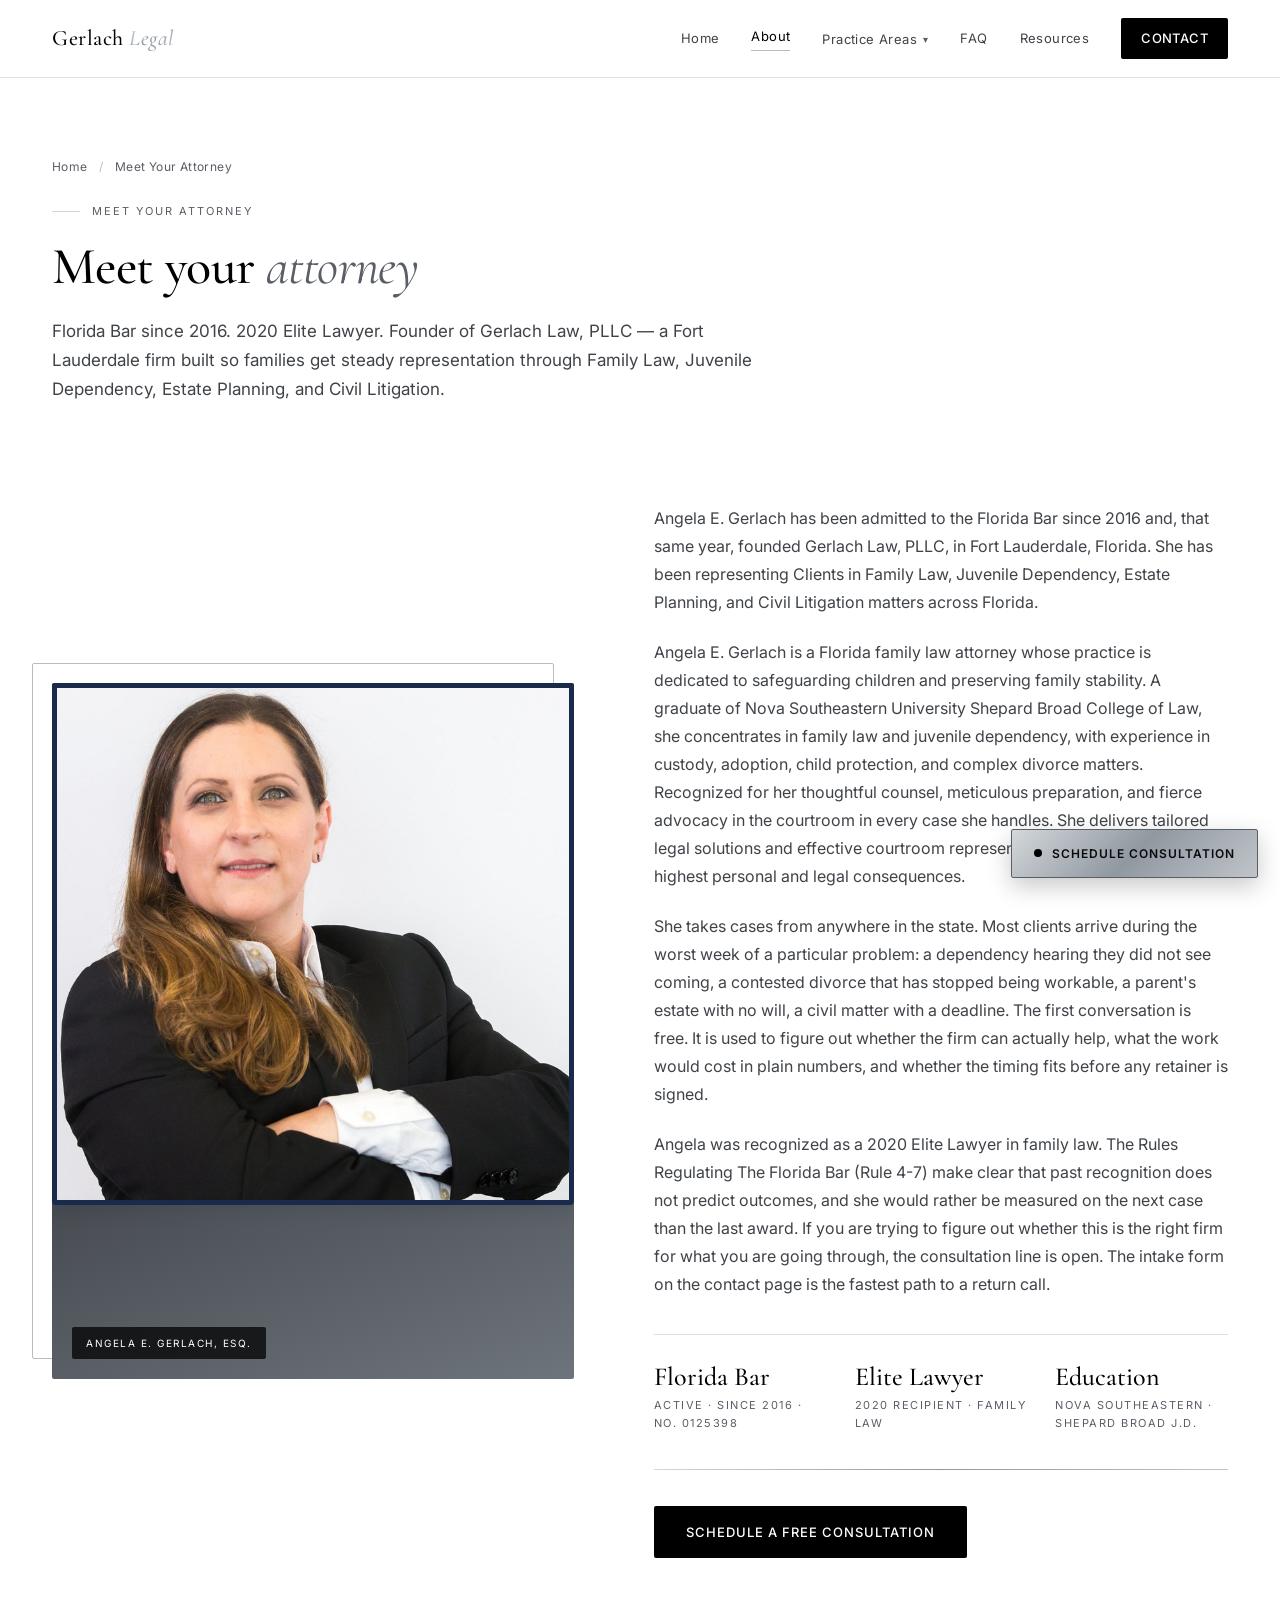
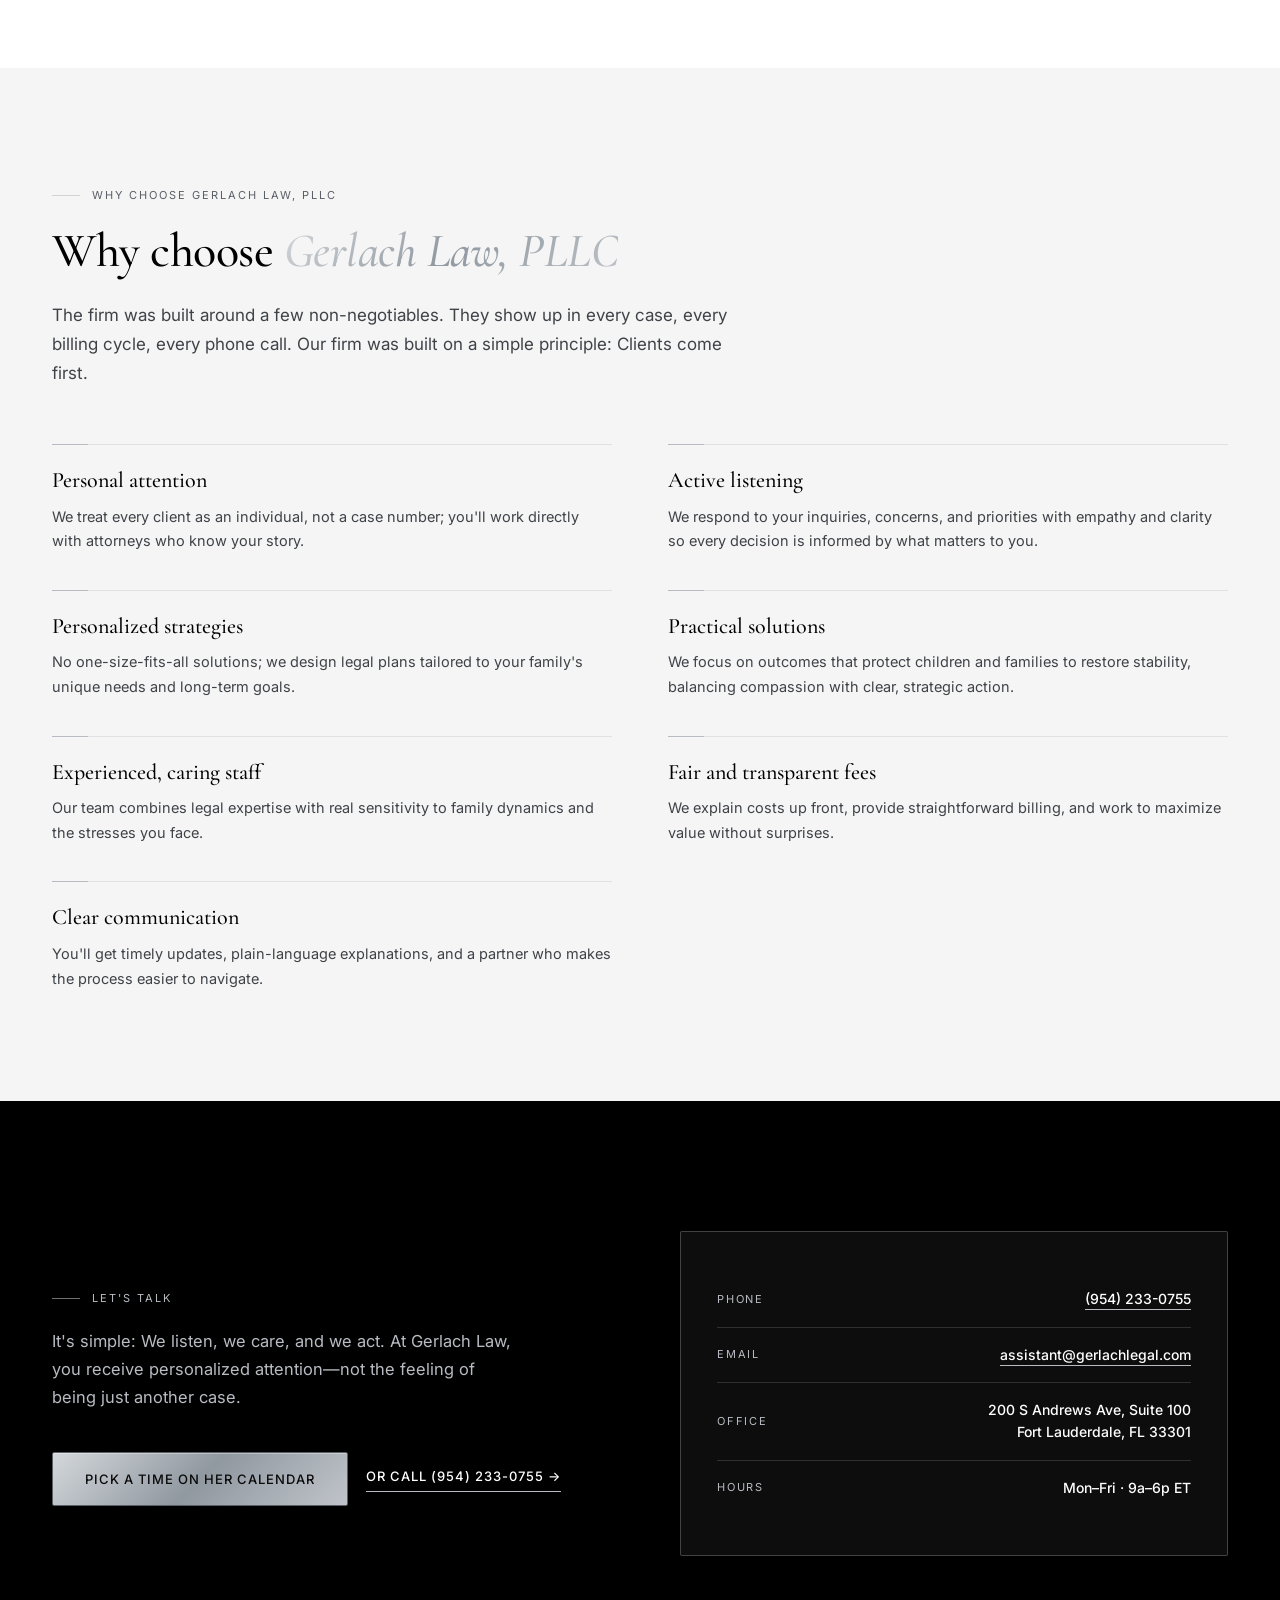
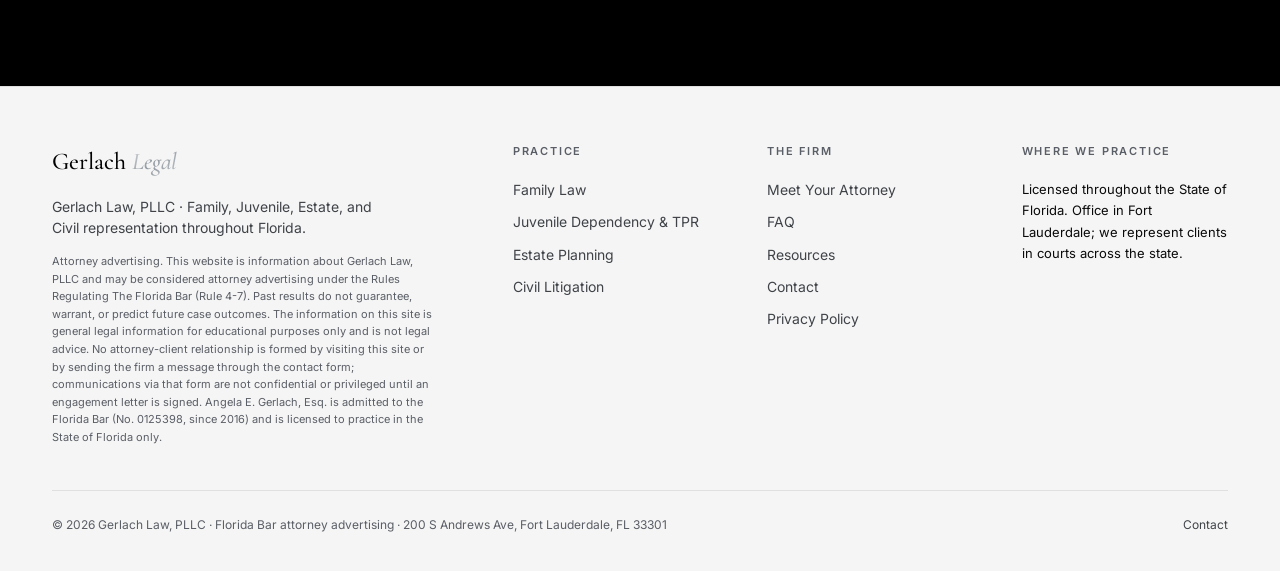
==== commit 6377ef0c: "global: fix name/email/stale text on about/index.html" ====
--- a/about/index.html
+++ b/about/index.html
@@ -4,11 +4,11 @@
 <meta charset="UTF-8">
 <meta name="viewport" content="width=device-width, initial-scale=1.0">
 <title>Meet Angela Gerlach, Esq. | Gerlach Legal — Fort Lauderdale</title>
-<meta name="description" content="Angela Elaine Gerlach, Esq. — founder of Gerlach Law, PLLC. Florida Bar since 2016, 2020 Elite Lawyer. Family, Juvenile Dependency, Estate Planning, and Civil Litigation in Florida.">
+<meta name="description" content="Angela E. Gerlach, Esq. — founder of Gerlach Law, PLLC. Florida Bar since 2016, 2020 Elite Lawyer. Family, Juvenile Dependency, Estate Planning, and Civil Litigation in Florida.">
 <link rel="canonical" href="https://gerlachlegal.com/about/">
 
 <meta property="og:type" content="profile">
-<meta property="og:title" content="Angela Elaine Gerlach, Esq. | Gerlach Legal">
+<meta property="og:title" content="Angela E. Gerlach, Esq. | Gerlach Legal">
 <meta property="og:description" content="Florida Bar 2016. 2020 Elite Lawyer. Family · Juvenile · Estate · Civil — throughout Florida.">
 <meta property="og:url" content="https://gerlachlegal.com/about/">
 <meta property="og:image" content="https://gerlachlegal.com/assets/img/social-card.png">
@@ -20,12 +20,12 @@
 
 <!-- JSON-LD: Organization (LegalService) -->
 <script type="application/ld+json">
-{"@context":"https://schema.org","@type":["LegalService","LocalBusiness"],"@id":"https://gerlachlegal.com/#business","name":"Gerlach Legal","legalName":"Gerlach Law, PLLC","url":"https://gerlachlegal.com/","telephone":"+1-954-233-0755","email":"intake@gerlachlegal.com","address":{"@type":"PostalAddress","streetAddress":"200 S Andrews Ave, Suite 100","addressLocality":"Fort Lauderdale","addressRegion":"FL","postalCode":"33301","addressCountry":"US"},"areaServed":[{"@type":"AdministrativeArea","name":"Florida"}]}
+{"@context":"https://schema.org","@type":["LegalService","LocalBusiness"],"@id":"https://gerlachlegal.com/#business","name":"Gerlach Legal","legalName":"Gerlach Law, PLLC","url":"https://gerlachlegal.com/","telephone":"+1-954-233-0755","email":"assistant@gerlachlegal.com","address":{"@type":"PostalAddress","streetAddress":"200 S Andrews Ave, Suite 100","addressLocality":"Fort Lauderdale","addressRegion":"FL","postalCode":"33301","addressCountry":"US"},"areaServed":[{"@type":"AdministrativeArea","name":"Florida"}]}
 </script>
 
 <!-- JSON-LD: Person (Angela) -->
 <script type="application/ld+json">
-{"@context":"https://schema.org","@type":"Person","@id":"https://gerlachlegal.com/#angela","name":"Angela Elaine Gerlach","givenName":"Angela","familyName":"Gerlach","honorificSuffix":"Esq.","jobTitle":"Attorney / Founder","image":"https://gerlachlegal.com/assets/img/angela-hero.jpg","worksFor":{"@id":"https://gerlachlegal.com/#business"},"alumniOf":{"@type":"CollegeOrUniversity","name":"Nova Southeastern University — Shepard Broad College of Law"},"award":["2020 Elite Lawyer — Family Law"],"hasCredential":{"@type":"EducationalOccupationalCredential","credentialCategory":"license","recognizedBy":{"@type":"Organization","name":"The Florida Bar"},"validFrom":"2016-10-05"},"areaServed":"Florida","memberOf":[{"@type":"Organization","name":"The Florida Bar"},{"@type":"Organization","name":"Broward County Bar Association"}]}
+{"@context":"https://schema.org","@type":"Person","@id":"https://gerlachlegal.com/#angela","name":"Angela E. Gerlach","givenName":"Angela","familyName":"Gerlach","honorificSuffix":"Esq.","jobTitle":"Attorney / Founder","image":"https://gerlachlegal.com/assets/img/angela-hero.jpg","worksFor":{"@id":"https://gerlachlegal.com/#business"},"alumniOf":{"@type":"CollegeOrUniversity","name":"Nova Southeastern University — Shepard Broad College of Law"},"award":["2020 Elite Lawyer — Family Law"],"hasCredential":{"@type":"EducationalOccupationalCredential","credentialCategory":"license","recognizedBy":{"@type":"Organization","name":"The Florida Bar"},"validFrom":"2016-10-05"},"areaServed":"Florida","memberOf":[{"@type":"Organization","name":"The Florida Bar"},{"@type":"Organization","name":"Broward County Bar Association"}]}
 </script>
 
 <!-- JSON-LD: BreadcrumbList -->
@@ -79,8 +79,8 @@
       <div class="about-wrap">
         <div class="about-photo-frame"></div>
         <div class="about-photo">
-          <img src="../assets/img/angela-portrait.jpg" srcset="../assets/img/angela-portrait-md.jpg 400w, ../assets/img/angela-portrait.jpg 800w" sizes="(max-width: 900px) 420px, 480px" alt="Angela Elaine Gerlach, Esq., founder of Gerlach Law, PLLC" style="width: 100%; height: auto; display: block; border-radius: 4px; aspect-ratio: 1/1; object-fit: cover; border: 5px solid #1a2a4a; box-shadow: 0 4px 18px rgba(26,42,74,0.18);">
-          <div class="about-photo-label">Angela Elaine Gerlach, Esq.</div>
+          <img src="../assets/img/angela-portrait.jpg" srcset="../assets/img/angela-portrait-md.jpg 400w, ../assets/img/angela-portrait.jpg 800w" sizes="(max-width: 900px) 420px, 480px" alt="Angela E. Gerlach, Esq., founder of Gerlach Law, PLLC" style="width: 100%; height: auto; display: block; border-radius: 4px; aspect-ratio: 1/1; object-fit: cover; border: 5px solid #1a2a4a; box-shadow: 0 4px 18px rgba(26,42,74,0.18);">
+          <div class="about-photo-label">Angela E. Gerlach, Esq.</div>
         </div>
       </div>
       <div class="about-body">
@@ -145,7 +145,7 @@
     <div class="contact-inner">
       <div>
         <div class="section-eyebrow" style="color: var(--gold);">Let's talk</div>
-        <h2>The first 30 minutes are <em>on us.</em></h2>
+        
         <p class="lede">It's simple: We listen, we care, and we act. At Gerlach Law, you receive personalized attention—not the feeling of being just another case.</p>
         <div class="contact-cta-row">
           <a href="../contact/" class="btn-primary">Pick a time on her calendar</a>
@@ -154,7 +154,7 @@
       </div>
       <address class="contact-card" style="font-style: normal;">
         <div class="row"><span class="lbl">Phone</span><span class="val"><a href="tel:+19542330755">(954) 233-0755</a></span></div>
-        <div class="row"><span class="lbl">Email</span><span class="val"><a href="mailto:intake@gerlachlegal.com">intake@gerlachlegal.com</a></span></div>
+        <div class="row"><span class="lbl">Email</span><span class="val"><a href="mailto:assistant@gerlachlegal.com">assistant@gerlachlegal.com</a></span></div>
         <div class="row"><span class="lbl">Office</span><span class="val">200 S Andrews Ave, Suite 100<br>Fort Lauderdale, FL 33301</span></div>
         <div class="row"><span class="lbl">Hours</span><span class="val">Mon–Fri · 9a–6p ET</span></div>
       </address>
@@ -171,7 +171,7 @@
         <div class="foot-brand">Gerlach <em>Legal</em></div>
         <div class="foot-brand-tag">Gerlach Law, PLLC · Family, Juvenile, Estate, and Civil representation throughout Florida.</div>
         <!-- FL Bar Rule 4-7.13 advertising compliance disclaimer - applied 2026-04-27 -->
-        <div class="foot-legal">Attorney advertising. This website is information about Gerlach Law, PLLC and may be considered attorney advertising under the Rules Regulating The Florida Bar (Rule 4-7). Past results do not guarantee, warrant, or predict future case outcomes. The information on this site is general legal information for educational purposes only and is not legal advice. No attorney-client relationship is formed by visiting this site or by sending the firm a message through the contact form; communications via that form are not confidential or privileged until an engagement letter is signed. Angela Elaine Gerlach, Esq. is admitted to the Florida Bar (No. 0125398, since 2016) and is licensed to practice in the State of Florida only.</div>
+        <div class="foot-legal">Attorney advertising. This website is information about Gerlach Law, PLLC and may be considered attorney advertising under the Rules Regulating The Florida Bar (Rule 4-7). Past results do not guarantee, warrant, or predict future case outcomes. The information on this site is general legal information for educational purposes only and is not legal advice. No attorney-client relationship is formed by visiting this site or by sending the firm a message through the contact form; communications via that form are not confidential or privileged until an engagement letter is signed. Angela E. Gerlach, Esq. is admitted to the Florida Bar (No. 0125398, since 2016) and is licensed to practice in the State of Florida only.</div>
       </div>
       <div><h5>Practice</h5><ul>
         <li><a href="../practice/family-law/">Family Law</a></li>
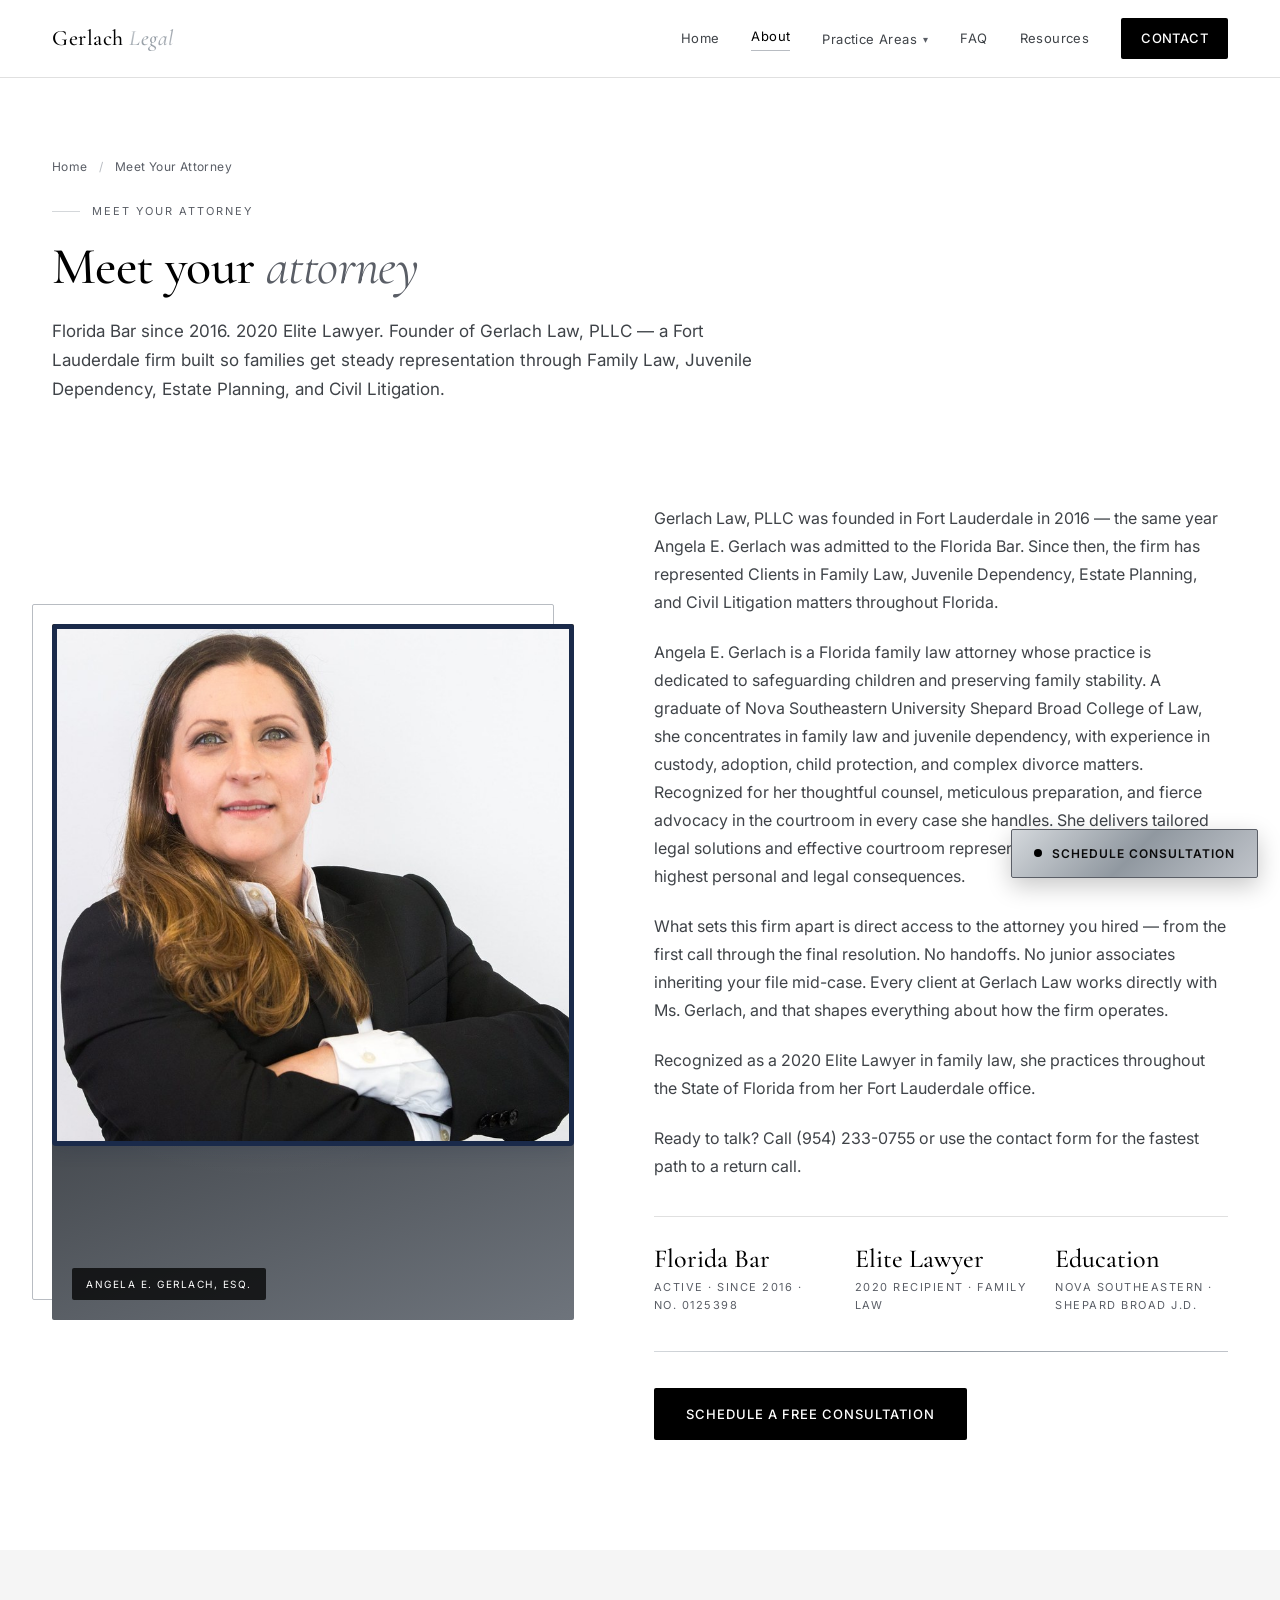
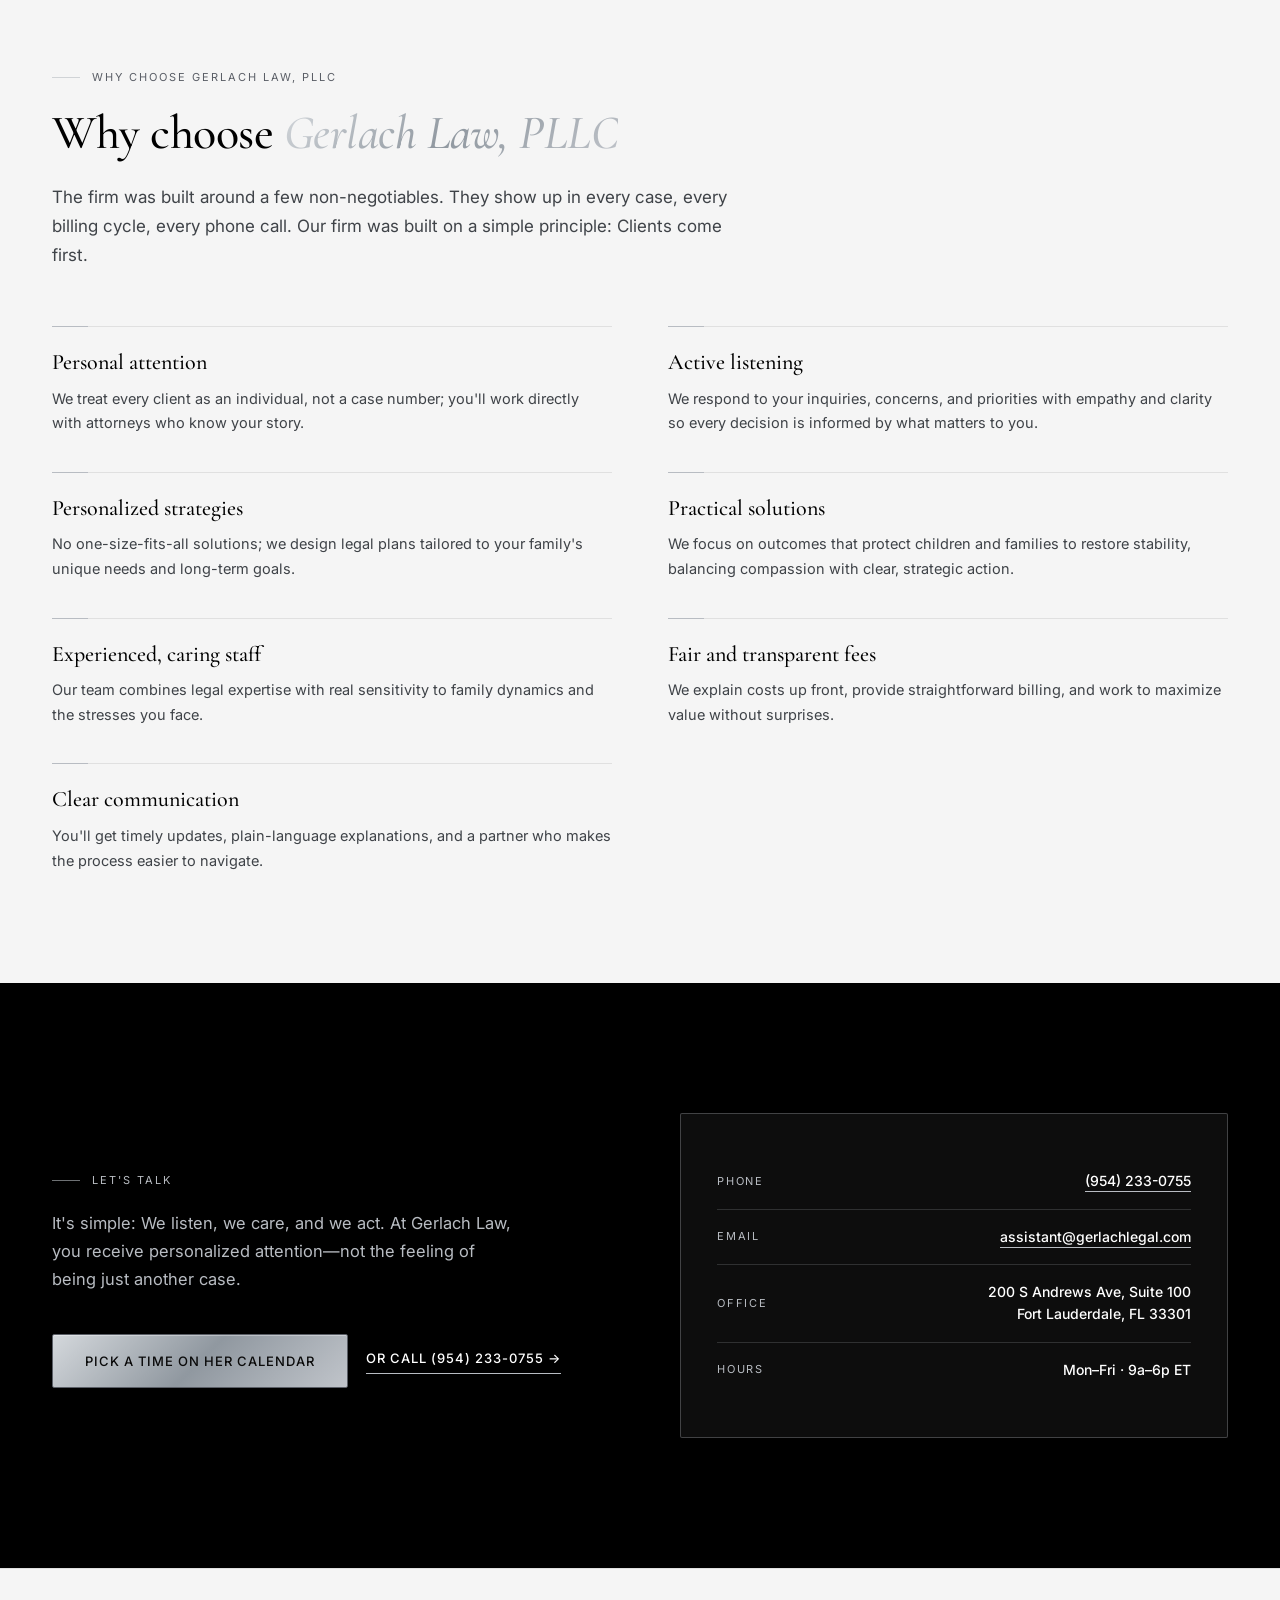
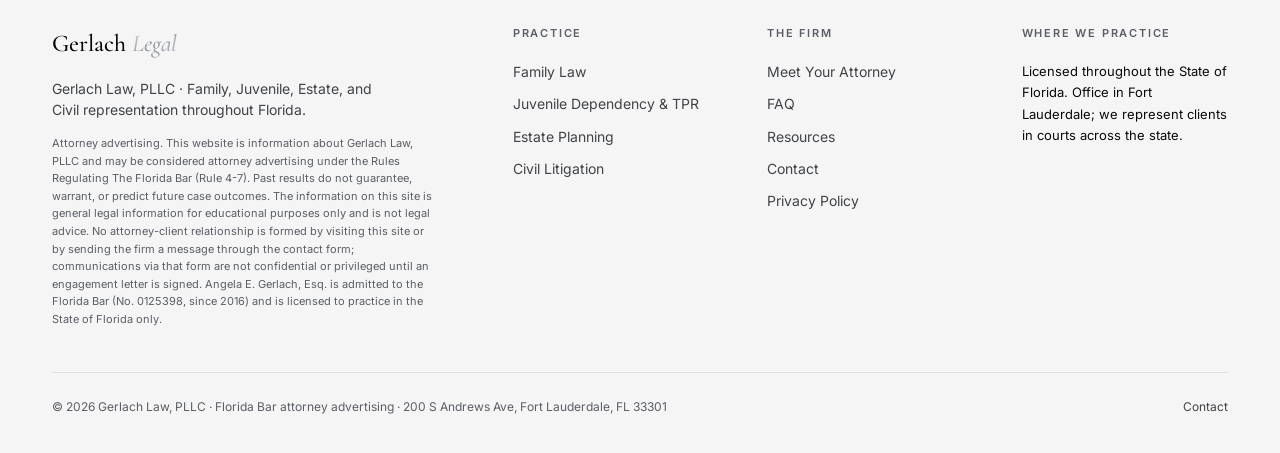
==== commit 22bd4c77: "about: final approved bio copy" ====
--- a/about/index.html
+++ b/about/index.html
@@ -85,10 +85,11 @@
       </div>
       <div class="about-body">
         <!-- BEGIN EDITABLE: Meet Your Attorney bio -->
-        <p>Angela E. Gerlach has been admitted to the Florida Bar since 2016 and, that same year, founded Gerlach Law, PLLC, in Fort Lauderdale, Florida. She has been representing Clients in Family Law, Juvenile Dependency, Estate Planning, and Civil Litigation matters across Florida.</p>
+        <p>Gerlach Law, PLLC was founded in Fort Lauderdale in 2016 &mdash; the same year Angela E. Gerlach was admitted to the Florida Bar. Since then, the firm has represented Clients in Family Law, Juvenile Dependency, Estate Planning, and Civil Litigation matters throughout Florida.</p>
         <p>Angela E. Gerlach is a Florida family law attorney whose practice is dedicated to safeguarding children and preserving family stability. A graduate of Nova Southeastern University Shepard Broad College of Law, she concentrates in family law and juvenile dependency, with experience in custody, adoption, child protection, and complex divorce matters. Recognized for her thoughtful counsel, meticulous preparation, and fierce advocacy in the courtroom in every case she handles. She delivers tailored legal solutions and effective courtroom representation in matters of the highest personal and legal consequences.</p>
-        <p>She takes cases from anywhere in the state. Most clients arrive during the worst week of a particular problem: a dependency hearing they did not see coming, a contested divorce that has stopped being workable, a parent's estate with no will, a civil matter with a deadline. The first conversation is free. It is used to figure out whether the firm can actually help, what the work would cost in plain numbers, and whether the timing fits before any retainer is signed.</p>
-        <p>Angela was recognized as a 2020 Elite Lawyer in family law. The Rules Regulating The Florida Bar (Rule 4-7) make clear that past recognition does not predict outcomes, and she would rather be measured on the next case than the last award. If you are trying to figure out whether this is the right firm for what you are going through, the consultation line is open. The intake form on the contact page is the fastest path to a return call.</p>
+        <p>What sets this firm apart is direct access to the attorney you hired &mdash; from the first call through the final resolution. No handoffs. No junior associates inheriting your file mid-case. Every client at Gerlach Law works directly with Ms. Gerlach, and that shapes everything about how the firm operates.</p>
+        <p>Recognized as a 2020 Elite Lawyer in family law, she practices throughout the State of Florida from her Fort Lauderdale office.</p>
+        <p>Ready to talk? Call <a href="tel:+19542330755">(954) 233-0755</a> or use the contact form for the fastest path to a return call.</p>
         <!-- END EDITABLE -->
 
         <div class="about-credentials">
